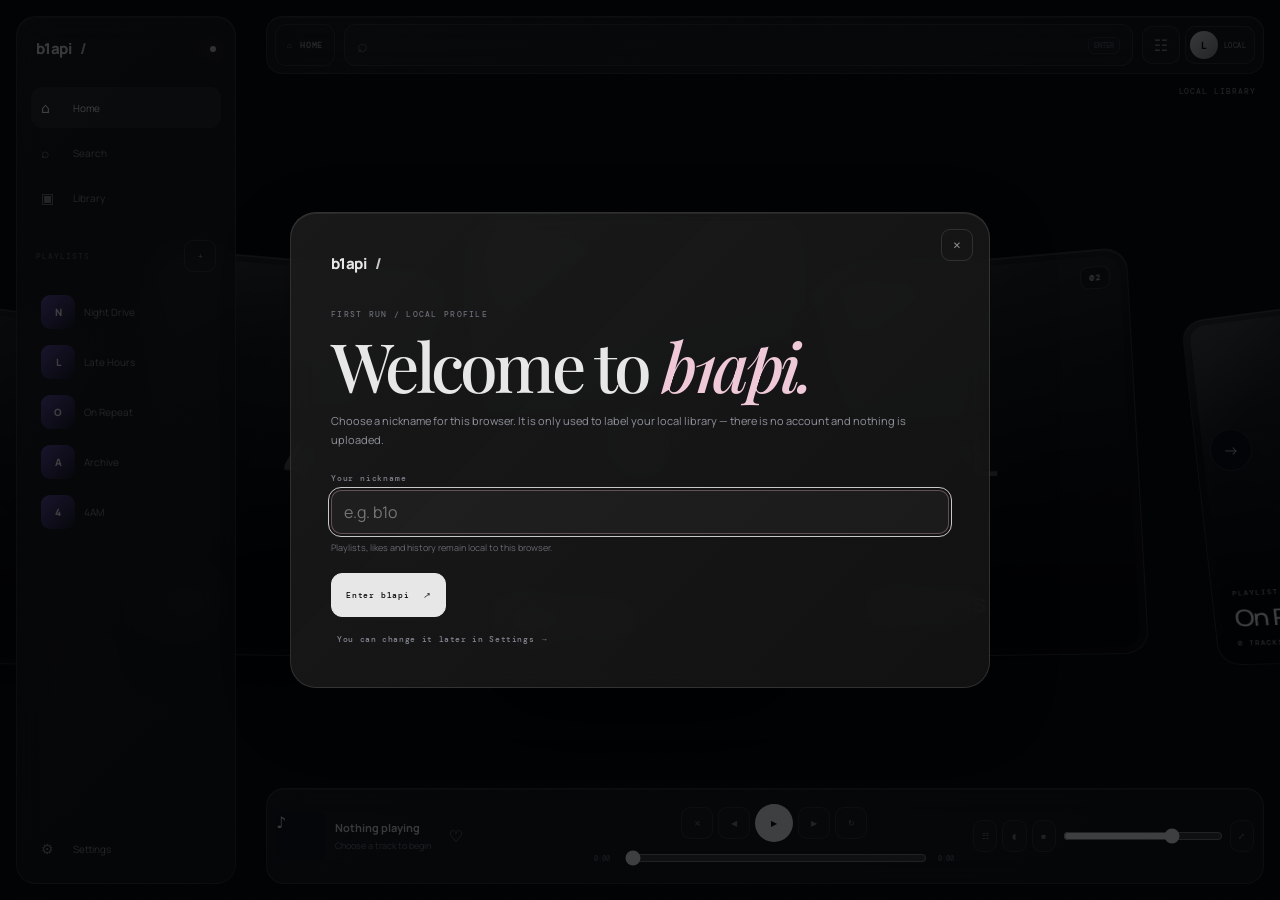
==== index.html @ 7183c458 "Cache-bust mobile-fix.css v=7 (glass tab bar)" ====
<!doctype html>
<html lang="en">
<head>
  <meta charset="UTF-8" />
  <meta name="viewport" content="width=device-width, initial-scale=1.0" />
  <meta name="theme-color" content="#09090b" />
  <title>b1api — music</title>
  <link rel="icon" type="image/svg+xml" href="./favicon.svg" />
  <meta name="description" content="A glassmorphism music player with local playlists." />
  <link rel="preconnect" href="https://fonts.googleapis.com">
  <link rel="preconnect" href="https://fonts.gstatic.com" crossorigin>
  <link href="https://fonts.googleapis.com/css2?family=Inter:wght@400;500;600;700&family=Plus+Jakarta+Sans:wght@500;600;700;800&display=swap" rel="stylesheet">
  <link rel="stylesheet" href="./styles.css" />
  <link rel="stylesheet" href="./mobile-fix.css?v=7" />
</head>
<body>
  <div class="ambient ambient-a"></div>
  <div class="ambient ambient-b"></div>
  <div class="background-image" id="backgroundImage"></div>
  <div class="grain"></div>

  <div class="app-shell">
    <aside class="sidebar glass">
      <div class="brand">b1api<span>/</span></div>

      <nav class="nav">
        <button class="nav-item active" data-view="home"><span>⌂</span> Home</button>
        <button class="nav-item" data-view="search"><span>⌕</span> Search</button>
        <button class="nav-item" data-view="library"><span>▣</span> Library</button>
      </nav>

      <div class="sidebar-title">
        <span>PLAYLISTS</span>
        <button id="newPlaylistBtn" class="icon-button" aria-label="New playlist">+</button>
      </div>
      <div id="sidebarPlaylists" class="sidebar-playlists"></div>

      <div id="yt-container" class="youtube-host" aria-hidden="true">
    <div class="youtube-mini-head"><div><span>VIDEO PREVIEW</span><strong id="miniVideoTitle">b1api / YouTube</strong></div><button id="miniVideoExpand" class="youtube-mini-expand" aria-label="Open fullscreen player">⤢</button></div>
    <div class="youtube-mini-screen"><div id="yt-player"></div></div>
  </div>

      <div class="sidebar-bottom">
        <button class="nav-item subtle" id="settingsBtn"><span>⚙</span> Settings</button>
      </div>
    </aside>

    <main class="main">
      <header class="topbar glass">
        <button class="mobile-menu" id="mobileMenuBtn" type="button">☰</button>
        <button class="home-top-button" id="homeTopBtn" data-view="home" aria-label="Home"><span>⌂</span><b>HOME</b></button>
        <div class="top-search" id="topSearch">
          <span>⌕</span>
          <input id="searchInput" type="search" autocomplete="off" placeholder="Search songs, artists, videos..." />
          <kbd>ENTER</kbd>
        </div>
        <div class="top-actions">
          <button class="round-button" id="queueBtnTop" aria-label="Open queue">☷</button>
          <button class="profile-chip" id="profileChip" aria-label="Local profile"><span class="profile-avatar" id="profileAvatar">B</span><span id="profileChipText">LOCAL</span></button>
        </div>
      </header>

      <section id="homeView" class="view active">
        <div class="home-minimal">
          <div class="home-minimal-head">
            <span class="eyebrow">PLAYLISTS</span>
            <span class="home-minimal-meta">LOCAL LIBRARY</span>
          </div>
          <div class="carousel-frame">
            <div id="playlistCarousel" class="playlist-carousel"></div>
          </div>
        </div>
      </section>

      <section id="searchView" class="view">
        <div class="search-panel">
          <span class="eyebrow">SEARCH / YOUTUBE</span>
          <div class="search-panel-shell">
            <span>⌕</span>
            <input id="searchPanelInput" type="search" autocomplete="off" placeholder="Search songs, artists, videos..." />
            <button id="searchPanelButton" type="button" aria-label="Search">↗</button>
          </div>
        </div>
        <div id="searchResults" class="results-grid search-results-clean"></div>
      </section>

      <section id="libraryView" class="view">
        <div class="page-head">
          <div>
            <span class="eyebrow">LIBRARY</span>
            <h2>Saved on this browser.</h2>
          </div>
        </div>

        <div class="library-tabs glass">
          <button class="library-tab active" data-library-tab="liked">Liked songs <span id="likedCount">0</span></button>
          <button class="library-tab" data-library-tab="recent">Recently played <span id="recentCount">0</span></button>
          <button class="library-tab" data-library-tab="all">All playlists</button>
        </div>

        <div id="libraryContent"></div>
      </section>

      <section id="playlistView" class="view">
        <button id="backFromPlaylist" class="back-button">← Library</button>
        <div id="playlistHero"></div>
        <div id="playlistTracks"></div>
      </section>
    </main>
  </div>

  <div class="player glass" id="playerBar">
    <div class="now-playing">
      <div class="now-art" id="nowArt"><span>♪</span></div>
      <div class="now-copy">
        <strong id="nowTitle">Nothing playing</strong>
        <span id="nowArtist">Choose a track to begin</span>
      </div>
      <button class="heart-button" id="likeCurrent" aria-label="Like current track">♡</button>
    </div>

    <div class="player-controls">
      <div class="transport">
        <button id="shuffleBtn" class="control-button" aria-label="Shuffle">⤨</button>
        <button id="prevBtn" class="control-button" aria-label="Previous">◀</button>
        <button id="playBtn" class="play-button" aria-label="Play">▶</button>
        <button id="nextBtn" class="control-button" aria-label="Next">▶</button>
        <button id="repeatBtn" class="control-button" aria-label="Repeat">↻</button>
      </div>
      <div class="progress-row">
        <span id="currentTime">0:00</span>
        <input id="progressBar" type="range" min="0" max="100" value="0" />
        <span id="duration">0:00</span>
      </div>
    </div>

    <div class="player-side">
      <button class="control-button" id="queueBtn" aria-label="Queue">☷</button>
      <button class="control-button" id="volumeBtn" aria-label="Mute">◖</button>
      <button class="control-button stop-button" id="stopBtn" aria-label="Stop music" title="Stop music">■</button>
      <input id="volumeBar" class="volume" type="range" min="0" max="100" value="70" />
      <button class="expand-button" id="expandPlayer">⤢</button>
    </div>
  </div>

  <section class="full-player" id="fullPlayer" aria-hidden="true">
    <div class="full-player-bg" id="fullPlayerBg"></div>
    <div class="full-player-shade"></div>

    <header class="full-player-top">
      <button class="full-player-icon" id="fullPlayerClose" aria-label="Close full player">×</button>
      <div class="full-player-label">
        <span>NOW PLAYING</span>
        <strong>b1api / player</strong>
      </div>
      <button class="full-player-icon" id="fullPlayerQueue" aria-label="Open queue">☷</button>
    </header>

    <div class="full-player-center">
      <div class="full-player-art-wrap">
        <img id="fullPlayerArt" class="full-player-art" src="" alt="">
      </div>
      <div class="full-player-copy">
        <span class="eyebrow" id="fullPlayerEyebrow">YOUTUBE MUSIC VIDEO</span>
        <h2 id="fullPlayerTitle">Nothing playing</h2>
        <p id="fullPlayerArtist">Choose a track to begin</p>
      </div>
    </div>

    <div class="full-player-bottom">
      <div class="full-player-meta">
        <button class="full-player-like" id="fullPlayerLike" aria-label="Like current track">♡</button>
        <div class="full-player-time"><span id="fullPlayerCurrentTime">0:00</span><span id="fullPlayerDuration">0:00</span></div>
      </div>

      <div class="full-player-progress">
        <input id="fullPlayerProgress" type="range" min="0" max="100" value="0" aria-label="Playback progress">
      </div>

      <div class="full-player-transport">
        <button id="fullPlayerShuffle" class="full-player-control" aria-label="Shuffle">⤨</button>
        <button id="fullPlayerPrev" class="full-player-control" aria-label="Previous">◀</button>
        <button id="fullPlayerPlay" class="full-player-play" aria-label="Play">▶</button>
        <button id="fullPlayerNext" class="full-player-control" aria-label="Next">▶</button>
        <button id="fullPlayerRepeat" class="full-player-control" aria-label="Repeat">↻</button>
      </div>
    </div>
  </section>

  <div class="overlay" id="overlay"></div>

  <div class="first-run" id="firstRun" aria-hidden="true">
    <div class="first-run-card glass profile-onboarding-card">
      <button class="icon-button first-run-close" id="closeFirstRun" aria-label="Close setup">×</button>
      <div class="brand first-run-brand">b1api<span>/</span></div>
      <div class="eyebrow">FIRST RUN / LOCAL PROFILE</div>
      <h2>Welcome to <em>b1api.</em></h2>
      <p class="first-run-copy">Choose a nickname for this browser. It is only used to label your local library — there is no account and nothing is uploaded.</p>

      <div class="profile-name-wrap">
        <label for="firstRunName">Your nickname</label>
        <input id="firstRunName" class="text-input" maxlength="24" autocomplete="nickname" placeholder="e.g. b1o" />
        <small>Playlists, likes and history remain local to this browser.</small>
      </div>

      <div class="first-run-actions">
        <button class="primary-button magnetic" id="saveProfile"><span>Enter b1api</span><i>↗</i></button>
      </div>
      <button class="text-button first-run-later" id="changeProfileLater">You can change it later in Settings →</button>
    </div>
  </div>
  <dialog id="settingsDialog" class="modal glass appearance-modal">
    <div class="modal-head appearance-head">
      <div><span class="eyebrow">SETTINGS</span><h3>Appearance</h3></div>
      <button class="icon-button" data-close-dialog="settingsDialog" aria-label="Close">×</button>
    </div>

    <div class="appearance-grid">
      <section class="appearance-section">
        <div class="appearance-section-head"><span>01</span><div><b>PROFILE</b><small>Local identity for this browser</small></div></div>
        <div class="setting-block">
          <label>Local nickname</label>
          <input id="profileNameInput" class="text-input" maxlength="24" autocomplete="nickname" placeholder="Your nickname" />
          <small>Stored only in this browser.</small>
        </div>
      </section>

      <section class="appearance-section">
        <div class="appearance-section-head"><span>02</span><div><b>COLORS</b><small>Control the visual language</small></div></div>
        <div class="setting-block">
          <div class="color-grid">
            <label class="color-field"><span>Primary</span><input id="primaryColor" type="color" value="#e7e7e7" /></label>
            <label class="color-field"><span>Secondary</span><input id="secondaryColor" type="color" value="#8f8f8f" /></label>
            <label class="color-field"><span>Accent</span><input id="accentColor" type="color" value="#c8c8c8" /></label>
            <label class="color-field"><span>Surface</span><input id="surfaceColor" type="color" value="#111111" /></label>
            <label class="color-field"><span>Background</span><input id="backgroundColor" type="color" value="#070707" /></label>
          </div>
        </div>
      </section>

      <section class="appearance-section appearance-section-wide">
        <div class="appearance-section-head"><span>03</span><div><b>BACKGROUND</b><small>Your image stays behind the entire experience</small></div></div>
        <div class="appearance-columns">
          <div class="setting-block compact-block">
            <div class="setting-inline">
              <label class="switch-field">
                <input id="bgColorEnabled" type="checkbox" checked />
                <span class="switch-ui"></span>
                <span>Use background color</span>
              </label>
              <small>Disable it to reveal the selected image more directly.</small>
            </div>
            <label>Background image</label>
            <div class="bg-file-row">
              <label class="file-button" for="bgFileInput">Choose image</label>
              <input id="bgFileInput" type="file" accept="image/*" hidden />
              <button class="ghost-button bg-clear-button" id="clearBgFile" type="button">Remove</button>
            </div>
            <small id="bgFileName">No local image selected</small>
          </div>

          <div class="setting-block compact-block">
            <label>Background image URL</label>
            <input id="bgUrlInput" class="text-input" placeholder="https://..." />
            <small>Leave empty when using a local file.</small>
          </div>

          <div class="setting-block compact-block">
            <label>Image opacity <span id="bgOpacityValue">100%</span></label>
            <input id="bgOpacityRange" type="range" min="0" max="100" value="100" />
          </div>

          <div class="setting-block compact-block">
            <label>Image blur <span id="bgBlurValue">0px</span></label>
            <input id="bgBlurRange" type="range" min="0" max="24" value="0" />
          </div>
        </div>
      </section>

      <section class="appearance-section">
        <div class="appearance-section-head"><span>04</span><div><b>GLASS</b><small>Every frosted surface follows this value</small></div></div>
        <div class="setting-block">
          <label>Glass intensity <span id="glassValue">16px</span></label>
          <input id="glassRange" type="range" min="0" max="35" value="16" />
        </div>
        <div class="setting-block">
          <label>Motion</label>
          <div class="segmented"><button data-motion="full" class="active">Full</button><button data-motion="reduced">Reduced</button></div>
        </div>
      </section>

      <section class="appearance-section">
        <div class="appearance-section-head"><span>05</span><div><b>PLAYLIST STAGE</b><small>Cards and opened playlist panel</small></div></div>
        <div class="setting-block">
          <label>Playlist opacity <span id="carouselOpacityValue">100%</span></label>
          <input id="carouselOpacityRange" type="range" min="20" max="100" value="100" />
        </div>
        <div class="setting-block">
          <label>Playlist blur <span id="carouselBlurValue">0px</span></label>
          <input id="carouselBlurRange" type="range" min="0" max="18" value="0" />
        </div>
        <div class="setting-block">
          <label>Open panel opacity <span id="playlistPanelOpacityValue">96%</span></label>
          <input id="playlistPanelOpacityRange" type="range" min="45" max="100" value="96" />
        </div>
        <div class="setting-block">
          <label>Open panel blur <span id="playlistPanelBlurValue">16px</span></label>
          <input id="playlistPanelBlurRange" type="range" min="0" max="28" value="16" />
        </div>
      </section>
    </div>

    <div class="modal-actions appearance-actions">
      <button class="ghost-button" id="resetAppearance" type="button">Reset appearance</button>
      <button class="primary-button" id="saveSettings">Save settings</button>
    </div>
  </dialog>

  <dialog id="apiDialog" class="modal glass">
    <div class="modal-head">
      <div>
        <span class="eyebrow">YOUTUBE DATA API</span>
        <h3>Connected <em>globally.</em></h3>
      </div>
      <button class="icon-button" data-close-dialog="apiDialog">×</button>
    </div>
    <p class="modal-copy">b1api uses the site's configured YouTube Data API key. Visitors do not need to create or enter a key.</p>
    <div class="api-help">
      <strong>For visitors</strong>
      <span>Just choose a nickname. Your playlists, likes and history stay in this browser.</span>
    </div>
    <div class="modal-actions">
      <button class="primary-button" data-close-dialog="apiDialog">Done</button>
    </div>
  </dialog>

  <dialog id="playlistDialog" class="modal glass">
    <div class="modal-head">
      <div>
        <span class="eyebrow">PLAYLIST</span>
        <h3>New playlist.</h3>
      </div>
      <button class="icon-button" data-close-dialog="playlistDialog">×</button>
    </div>
    <div class="setting-block">
      <label>Name</label>
      <input id="playlistNameInput" class="text-input" maxlength="40" placeholder="Night Drive" />
    </div>
    <div class="setting-block">
      <label>Cover image</label>
      <label class="file-button playlist-cover-file-button" for="playlistCoverFile">Choose image</label>
      <input id="playlistCoverFile" type="file" accept="image/*" hidden />
      <small id="playlistCoverFileName">Default: first track cover</small>
    </div>
    <div class="modal-actions">
      <button class="ghost-button" data-close-dialog="playlistDialog">Cancel</button>
      <button class="primary-button" id="createPlaylist">Create playlist</button>
    </div>
  </dialog>

  <dialog id="playlistSettingsDialog" class="modal glass playlist-settings-modal">
    <div class="modal-head">
      <div><span class="eyebrow">PLAYLIST</span><h3>Settings</h3></div>
      <button class="icon-button" data-close-dialog="playlistSettingsDialog">×</button>
    </div>
    <div class="setting-block">
      <label>Playlist name</label>
      <input id="playlistSettingsName" class="text-input" maxlength="40" placeholder="Playlist name" />
      <small>Name is stored only in this browser.</small>
    </div>
    <div class="setting-block">
      <label>Cover image</label>
      <label class="file-button" for="playlistSettingsCoverFile">Choose image</label>
      <input id="playlistSettingsCoverFile" type="file" accept="image/*" hidden />
      <small id="playlistSettingsCoverName">Choose a custom cover or keep the first track cover.</small>
    </div>
    <div class="modal-actions">
      <button class="ghost-button" id="playlistSettingsRemoveCover" type="button">Use first track</button>
      <button class="primary-button" id="playlistSettingsSave" type="button">Save</button>
    </div>
  </dialog>

<dialog id="queueDialog" class="modal glass queue-modal">
    <div class="modal-head">
      <div>
        <span class="eyebrow">QUEUE</span>
        <h3>Up next.</h3>
      </div>
      <button class="icon-button" data-close-dialog="queueDialog">×</button>
    </div>
    <div id="queueContent" class="queue-content"></div>
  </dialog>

  <div id="toast" class="toast glass"></div>

  <nav id="mobileTabBar" class="mobile-tab-bar" aria-label="Main">
    <button type="button" class="mobile-tab active" data-view="home"><span>⌂</span><b>Home</b></button>
    <button type="button" class="mobile-tab" data-view="search"><span>⌕</span><b>Search</b></button>
    <button type="button" class="mobile-tab" data-view="library"><span>▣</span><b>Library</b></button>
    <button type="button" class="mobile-tab" data-view="menu"><span>☰</span><b>Menu</b></button>
  </nav>

  <script src="./config.js"></script>
  <script src="https://www.youtube.com/iframe_api"></script>
  <script src="./app.js"></script>
  <script src="./mobile-nav.js?v=6"></script>
</body>
</html>
---- styles.css ----
@import url('https://fonts.googleapis.com/css2?family=DM+Mono:wght@400;500&family=Manrope:wght@500;600;700;800&family=Playfair+Display:ital,wght@0,500;0,600;1,500&display=swap');

:root{
  --bg:#07080b;--panel:rgba(15,17,22,.82);--panel-2:rgba(20,22,29,.9);
  --line:rgba(255,255,255,.1);--line-strong:rgba(255,255,255,.18);
  --text:#f4f4f6;--muted:#878994;--dim:#60626d;--pink:#e7afc7;
  --ease:cubic-bezier(.16,1,.3,1);--sidebar:250px;--player:118px;
}
*{box-sizing:border-box}
html{scroll-behavior:smooth;background:var(--bg)}
body{margin:0;min-height:100vh;background:var(--bg);color:var(--text);font-family:Manrope,system-ui,sans-serif;overflow-x:hidden}
body::before{content:"";position:fixed;inset:0;pointer-events:none;z-index:-2;background:radial-gradient(circle at 70% 15%,rgba(231,175,199,.08),transparent 28%),radial-gradient(circle at 10% 80%,rgba(100,145,255,.06),transparent 30%)}
body::after{content:"";position:fixed;inset:0;pointer-events:none;z-index:100;background:linear-gradient(rgba(255,255,255,.018),transparent 50%);mix-blend-mode:soft-light}
button,input{font:inherit}button{border:0;background:none;color:inherit;cursor:pointer}a{color:inherit;text-decoration:none}img{display:block;max-width:100%}
button:focus-visible,input:focus-visible{outline:1px solid var(--pink);outline-offset:2px}
::selection{background:rgba(231,175,199,.25);color:#fff}

.background-image{position:fixed;inset:-2%;z-index:-3;background-position:center;background-size:cover;background-repeat:no-repeat;opacity:.34;transform:scale(1.025);will-change:transform}
.background-image::after{content:"";position:absolute;inset:0;background:linear-gradient(180deg,rgba(4,5,8,.38),rgba(4,5,8,.72) 78%,#07080b),radial-gradient(circle at 55% 35%,transparent 0,rgba(3,4,7,.24) 70%)}
.ambient{position:fixed;border-radius:50%;pointer-events:none;filter:blur(70px);opacity:.16;z-index:-1}
.ambient-a{width:34vw;height:34vw;left:-15vw;top:30vh;background:#7f5cff}.ambient-b{width:28vw;height:28vw;right:-12vw;top:55vh;background:#53a8ff}
.grain{position:fixed;inset:0;pointer-events:none;z-index:90;opacity:.025;background-image:url("data:image/svg+xml,%3Csvg xmlns='http://www.w3.org/2000/svg' width='140' height='140' viewBox='0 0 140 140'%3E%3Cfilter id='n'%3E%3CfeTurbulence type='fractalNoise' baseFrequency='.85' numOctaves='3' stitchTiles='stitch'/%3E%3C/filter%3E%3Crect width='100%25' height='100%25' filter='url(%23n)' opacity='.65'/%3E%3C/svg%3E")}

.glass{background:linear-gradient(135deg,rgba(255,255,255,.07),rgba(255,255,255,.025)),var(--panel);border:1px solid var(--line);box-shadow:inset 0 1px rgba(255,255,255,.07),0 22px 70px rgba(0,0,0,.22)}
@supports(backdrop-filter:blur(1px)){.topbar,.sidebar,.player,.modal,.first-run-card{backdrop-filter:blur(var(--glass-blur,16px)) saturate(115%);-webkit-backdrop-filter:blur(var(--glass-blur,16px)) saturate(115%)}}

.app-shell{min-height:100vh}.main{min-height:100vh;margin-left:var(--sidebar);padding:0 0 calc(var(--player) + 55px)}
.sidebar{position:fixed;left:16px;top:16px;bottom:16px;width:calc(var(--sidebar) - 30px);z-index:70;padding:14px;border-radius:20px;display:flex;flex-direction:column;gap:16px;overflow:hidden}
.brand{display:flex;align-items:center;gap:9px;padding:7px 5px 18px;font-weight:800;font-size:15px;letter-spacing:-.04em;text-align:left}.brand span{color:var(--pink)}
.sidebar .brand::after{content:"";width:6px;height:6px;margin-left:auto;border-radius:50%;background:var(--pink);box-shadow:0 0 16px rgba(231,175,199,.7)}
.nav{display:grid;gap:4px}.nav-item{width:100%;display:grid;grid-template-columns:24px 1fr;align-items:center;gap:8px;padding:11px 10px;border-radius:11px;color:var(--muted);font-size:10px;text-align:left;transition:.22s var(--ease)}.nav-item:hover{color:#fff;background:rgba(255,255,255,.04);transform:translateX(2px)}.nav-item.active{color:#fff;background:rgba(255,255,255,.075)}.nav-item>span{font-size:14px}.nav-item.subtle{margin-top:auto}
.sidebar-title{display:flex;justify-content:space-between;align-items:center;padding:10px 5px 5px;color:var(--dim);font:500 8px "DM Mono";letter-spacing:.13em}.icon-button{width:32px;height:32px;display:grid;place-items:center;border:1px solid var(--line);border-radius:9px;color:var(--muted);transition:.2s}.icon-button:hover{color:#fff;background:rgba(255,255,255,.06)}
.sidebar-playlists{display:grid;gap:3px;overflow:auto;min-height:0}.sidebar-playlist{display:grid;grid-template-columns:34px minmax(0,1fr);align-items:center;gap:9px;padding:6px;border-radius:10px;text-align:left;color:var(--muted);font-size:10px}.sidebar-playlist:hover{background:rgba(255,255,255,.045);color:#fff}.sidebar-playlist img,.sidebar-playlist .fallback-art{width:34px;height:34px;border-radius:8px;object-fit:cover}.sidebar-bottom{margin-top:auto}.fallback-art{display:grid;place-items:center;background:linear-gradient(135deg,#6650aa,#161821);font-weight:800;color:#fff}

.topbar{position:fixed;z-index:60;left:calc(var(--sidebar) + 16px);right:16px;top:16px;height:58px;padding:7px 8px;border-radius:16px;display:flex;align-items:center;gap:9px}
.mobile-menu{display:none}
.home-top-button{height:42px;padding:0 11px;display:flex;align-items:center;gap:8px;border:1px solid var(--line);border-radius:11px;color:var(--muted);font:500 8px "DM Mono";letter-spacing:.08em}.home-top-button:hover{color:#fff;background:rgba(255,255,255,.05)}
.top-search{height:42px;flex:1;display:flex;align-items:center;gap:9px;padding:0 12px;border:1px solid var(--line);border-radius:12px;background:rgba(255,255,255,.025)}.top-search:focus-within{border-color:rgba(231,175,199,.35);background:rgba(255,255,255,.045)}.top-search>span{color:#71737d;font-size:18px}.top-search input{width:100%;min-width:0;border:0;outline:0;background:none;color:#fff;font-size:11px}.top-search input::placeholder{color:#656773}.top-search kbd{color:#61636d;border:1px solid var(--line);border-radius:6px;padding:3px 5px;font:500 7px "DM Mono"}
.top-actions{display:flex;align-items:center;gap:5px}.round-button,.status-pill,.profile-chip{height:38px;border:1px solid var(--line);border-radius:10px;background:rgba(255,255,255,.025);color:var(--muted);transition:.2s}.round-button{width:38px}.round-button:hover,.profile-chip:hover,.status-pill:hover{color:#fff;background:rgba(255,255,255,.055)}
.status-pill{padding:0 9px;display:flex;align-items:center;gap:6px;font:500 7px "DM Mono";letter-spacing:.08em}.status-pill>span{width:5px;height:5px;border-radius:50%;background:#666}.status-pill.connected{color:#bfe8d2;border-color:rgba(111,224,173,.2)}.status-pill.connected>span{background:#6fe0ad;box-shadow:0 0 10px rgba(111,224,173,.6)}
.profile-chip{padding:3px 8px 3px 4px;display:flex;align-items:center;gap:6px;font:500 7px "DM Mono";letter-spacing:.06em}.profile-avatar{width:28px;height:28px;border-radius:50%;display:grid;place-items:center;background:linear-gradient(135deg,#fff,#cda5b8);color:#090a0e;font:800 10px Manrope}

.view{display:none;animation:viewIn .38s var(--ease) both}.view.active{display:block}@keyframes viewIn{from{opacity:0;transform:translateY(8px)}to{opacity:1;transform:none}}

.hero{min-height:100vh;padding:150px 7vw 45px;display:flex;align-items:flex-end;position:relative;isolation:isolate}.hero::before{content:"";position:absolute;inset:0;pointer-events:none;background:radial-gradient(circle at 40% 50%,rgba(255,255,255,.055),transparent 30%)}
.hero-copy{max-width:950px}.eyebrow{font:500 8px "DM Mono";letter-spacing:.16em;color:#6b6d77;text-transform:uppercase}.hero h1{margin:18px 0 24px;font-size:clamp(68px,9.6vw,150px);line-height:.82;letter-spacing:-.095em;font-weight:700}.hero h1 em{font:500 1.02em "Playfair Display";color:#efcad9}.hero p{max-width:560px;margin:0;color:#a7a9b2;font-size:13px;line-height:1.8}.hero-actions{display:flex;gap:8px;flex-wrap:wrap;margin-top:28px}
.primary-button,.ghost-button{min-height:44px;display:inline-flex;align-items:center;justify-content:center;gap:13px;padding:0 14px;border-radius:11px;border:1px solid var(--line);font:500 8px "DM Mono";letter-spacing:.1em;transition:.25s var(--ease)}.primary-button{background:#f3f3f5;color:#090a0e;border-color:#fff}.ghost-button{background:rgba(255,255,255,.035);color:#d0d1d8}.primary-button:hover,.ghost-button:hover{transform:translateY(-2px);box-shadow:0 15px 38px rgba(0,0,0,.22)}
.section{padding:90px 0 75px}.section-heading{display:flex;align-items:end;justify-content:space-between;gap:20px;margin:0 7vw 24px}.section-heading h2,.page-head h2{margin:16px 0 0;font-size:clamp(56px,7vw,110px);line-height:.84;letter-spacing:-.09em;font-weight:600}.section-heading h2 em,.page-head h2 em{font:500 1.02em "Playfair Display";color:#ecc5d6}.text-button{color:#858792;font:500 8px "DM Mono";letter-spacing:.08em}.text-button:hover{color:#fff}

.carousel-frame{position:relative}.playlist-carousel{position:relative;display:block;overflow:visible;padding:0;min-height:470px;height:610px;touch-action:pan-y;cursor:grab;perspective:1100px}.playlist-carousel:active{cursor:grabbing}
.playlist-card{position:relative;height:400px;padding:7px;scroll-snap-align:center;border:1px solid var(--line);border-radius:22px;background:#090a0e;color:#fff;text-align:left;overflow:hidden;transform-style:preserve-3d;transition:transform .22s ease,opacity .2s ease,border-color .22s ease,box-shadow .22s ease;will-change:transform}.playlist-card::after{content:"";position:absolute;inset:0;pointer-events:none;background:linear-gradient(180deg,rgba(255,255,255,.06),transparent 28%,rgba(0,0,0,.65) 100%)}.playlist-card.is-center{border-color:rgba(231,175,199,.5);box-shadow:0 35px 90px rgba(0,0,0,.46)}
.playlist-art{position:absolute;inset:7px;border-radius:16px;overflow:hidden;background:#111}.playlist-art img{width:100%;height:100%;object-fit:cover;opacity:.9}.playlist-card.is-center .playlist-art img{opacity:1}.playlist-card-number{position:absolute;right:16px;top:16px;z-index:2;padding:5px 7px;border:1px solid rgba(255,255,255,.14);border-radius:7px;background:rgba(0,0,0,.35);font:500 8px "DM Mono"}.playlist-meta{position:absolute;z-index:2;left:20px;right:20px;bottom:20px;text-shadow:0 5px 22px #000}.playlist-meta small,.playlist-meta span{display:block;font:500 7px "DM Mono";letter-spacing:.12em;color:rgba(255,255,255,.58)}.playlist-meta strong{display:block;margin:7px 0;font-size:26px;letter-spacing:-.05em}.carousel-arrow{position:absolute;z-index:15;top:50%;transform:translateY(-50%);width:42px;height:42px;display:grid;place-items:center;border:1px solid var(--line);border-radius:50%;background:rgba(8,9,13,.9);color:#b8bac3;box-shadow:0 15px 40px rgba(0,0,0,.25);transition:.22s}.carousel-arrow:hover{color:#fff;border-color:rgba(231,175,199,.35)}.carousel-prev{left:2.2vw}.carousel-next{right:2.2vw}

.discover-grid{display:grid;grid-template-columns:repeat(3,minmax(0,1fr));gap:12px;padding:0 7vw}.discover-card{min-height:92px;padding:11px;display:grid;grid-template-columns:52px minmax(0,1fr) 18px;align-items:center;gap:11px;border-radius:16px;text-align:left;transition:.22s var(--ease)}.discover-card:hover{transform:translateY(-3px);border-color:rgba(231,175,199,.2)}.discover-art{width:52px;height:52px;border-radius:13px;display:grid;place-items:center;font:800 17px Manrope}.art-one{background:linear-gradient(135deg,#8e80ff,#16141d)}.art-two{background:linear-gradient(135deg,#f26b96,#181116)}.art-three{background:linear-gradient(135deg,#65e2f3,#11191b);color:#08090a}.discover-card strong,.discover-card small{display:block}.discover-card strong{font-size:13px}.discover-card small{margin-top:4px;color:#737580;font-size:9px}.discover-card .arrow{color:#80828c}

.page-head{padding-top:140px;margin:0 7vw 28px;display:flex;align-items:end;justify-content:space-between;gap:20px}.page-head h2{font-size:clamp(55px,7vw,105px)}.search-status{max-width:330px;color:#7c7e87;font:500 8px "DM Mono";letter-spacing:.06em;line-height:1.6;text-align:right}.results-grid{display:grid;grid-template-columns:repeat(4,minmax(0,1fr));gap:13px;padding:0 7vw}.result-card{padding:8px;border:1px solid transparent;border-radius:16px;background:rgba(255,255,255,.015);transition:.22s}.result-card:hover{transform:translateY(-3px);border-color:var(--line)}.result-thumb{position:relative;aspect-ratio:16/10;overflow:hidden;border-radius:12px;background:#111}.result-thumb img{width:100%;height:100%;object-fit:cover}.play-overlay{position:absolute;right:9px;bottom:9px;width:42px;height:42px;border-radius:50%;background:#fff;color:#08090b;opacity:0;transform:translateY(5px);transition:.18s}.result-card:hover .play-overlay{opacity:1;transform:none}.result-info{padding:9px 3px 6px}.result-info strong,.result-info span{display:block;white-space:nowrap;overflow:hidden;text-overflow:ellipsis}.result-info strong{font-size:11px}.result-info span{margin-top:4px;color:#777984;font-size:9px}.result-actions{display:flex;gap:5px}.tiny-button{flex:1;min-height:29px;border:1px solid var(--line);border-radius:9px;color:#888a94;background:rgba(255,255,255,.025);font:500 7px "DM Mono"}.tiny-button:hover{color:#fff;background:rgba(255,255,255,.06)}

.library-tabs{display:flex;gap:4px;margin:0 7vw 18px;padding:5px;border-radius:13px;overflow:auto;max-width:650px}.library-tab{padding:9px 11px;border-radius:9px;color:#7d7f89;white-space:nowrap;font:500 8px "DM Mono"}.library-tab.active{color:#fff;background:rgba(255,255,255,.07)}.library-tab span{display:inline-grid;place-items:center;min-width:16px;height:16px;margin-left:4px;padding:0 4px;border-radius:99px;background:rgba(255,255,255,.05);font-size:7px}
.library-list{display:grid;gap:4px;margin:0 7vw}.track-row{display:grid;grid-template-columns:48px minmax(0,1fr) 120px 70px auto;gap:11px;align-items:center;padding:6px;border:1px solid transparent;border-radius:12px;transition:.18s}.track-row:hover{background:rgba(255,255,255,.035);border-color:var(--line)}.track-thumb{width:48px;height:48px;border-radius:9px;overflow:hidden;background:#111}.track-thumb img{width:100%;height:100%;object-fit:cover}.track-main{min-width:0;text-align:left}.track-main strong,.track-main span{display:block;white-space:nowrap;overflow:hidden;text-overflow:ellipsis}.track-main strong{font-size:11px}.track-main span{margin-top:3px;color:#747681;font-size:9px}.track-artist,.track-duration{color:#666873;font:500 7px "DM Mono"}.track-actions{display:flex;justify-content:flex-end}.track-action{width:30px;height:30px;border:1px solid var(--line);border-radius:8px;color:#858792}.track-action:hover{color:#fff;background:rgba(255,255,255,.06)}
.empty-state{min-height:300px;margin:0 7vw;border-radius:20px;padding:35px;text-align:center;display:grid;place-items:center;align-content:center}.empty-icon{width:48px;height:48px;display:grid;place-items:center;margin-bottom:12px;border-radius:13px;background:rgba(255,255,255,.04)}.empty-state h3{margin:0 0 7px;font-size:14px}.empty-state p{max-width:430px;margin:0;color:#838590;font-size:11px;line-height:1.7}

.back-button{margin:140px 0 0 7vw;color:#858792;font:500 8px "DM Mono"}.playlist-page-hero{display:grid;grid-template-columns:270px 1fr;gap:24px;margin:22px 7vw 18px;padding:12px;border-radius:22px}.playlist-page-art{width:270px;aspect-ratio:1;display:grid;place-items:center;overflow:hidden;border-radius:17px;background:#111}.playlist-page-art img{width:100%;height:100%;object-fit:cover}.playlist-page-copy{align-self:end;padding:12px}.playlist-page-copy h2{margin:14px 0 7px;font-size:clamp(46px,6vw,86px);line-height:.84;letter-spacing:-.08em}.playlist-page-copy p{color:#858792;font-size:10px}.playlist-controls{display:flex;gap:7px;margin-top:18px}

.player{position:fixed;left:calc(var(--sidebar) + 16px);right:16px;bottom:16px;z-index:65;min-height:96px;padding:9px;border-radius:18px;display:grid;grid-template-columns:minmax(220px,1.2fr) minmax(250px,1.5fr) auto;gap:12px;align-items:center}
.full-player{position:fixed;inset:0;z-index:170;display:none;overflow:hidden;background:#050508;color:#fff}
body.player-expanded{overflow:hidden}
body.player-expanded .full-player{display:flex;flex-direction:column}
body.player-expanded .player{opacity:0;pointer-events:none;transform:translateY(18px)}
.full-player-bg{position:absolute;inset:-8%;background-position:center;background-size:cover;background-repeat:no-repeat;filter:blur(30px) saturate(1.18);transform:scale(1.12);opacity:.58;will-change:transform}
.full-player-shade{position:absolute;inset:0;background:
  radial-gradient(circle at 50% 34%,rgba(255,255,255,.08),transparent 22%),
  linear-gradient(180deg,rgba(3,4,7,.58),rgba(4,4,7,.18) 42%,rgba(4,4,7,.74) 76%,#040407 100%)}
.full-player-top{position:relative;z-index:2;display:grid;grid-template-columns:44px 1fr 44px;align-items:center;gap:10px;padding:24px 28px}
.full-player-icon{width:44px;height:44px;display:grid;place-items:center;border:1px solid rgba(255,255,255,.12);border-radius:50%;background:rgba(8,9,13,.34);color:#d7d8dd;font-size:20px;backdrop-filter:blur(10px);-webkit-backdrop-filter:blur(10px);transition:.2s var(--ease)}
.full-player-icon:hover{color:#fff;background:rgba(255,255,255,.09);border-color:rgba(255,255,255,.22)}
.full-player-label{text-align:center;min-width:0}
.full-player-label span{display:block;color:rgba(255,255,255,.48);font:500 8px "DM Mono";letter-spacing:.18em}
.full-player-label strong{display:block;margin-top:5px;color:rgba(255,255,255,.78);font-size:10px;font-weight:600}
.full-player-center{position:relative;z-index:2;flex:1;display:flex;flex-direction:column;justify-content:center;align-items:center;min-height:0;padding:12px 24px 28px}
.full-player-art-wrap{width:min(46vw,520px,55vh);aspect-ratio:1/1;padding:0;border-radius:22px;overflow:hidden;border:1px solid rgba(255,255,255,.16);background:rgba(255,255,255,.04);box-shadow:0 38px 120px rgba(0,0,0,.5)}
.full-player-art{width:100%;height:100%;object-fit:cover}
.full-player-copy{width:min(720px,90vw);margin-top:23px;text-align:center}
.full-player-copy h2{margin:10px 0 0;font-size:clamp(30px,4vw,58px);line-height:.94;letter-spacing:-.065em;font-weight:700;white-space:nowrap;overflow:hidden;text-overflow:ellipsis}
.full-player-copy p{margin:9px 0 0;color:rgba(255,255,255,.56);font-size:12px;white-space:nowrap;overflow:hidden;text-overflow:ellipsis}
.full-player-bottom{position:relative;z-index:3;width:min(1120px,calc(100vw - 52px));margin:0 auto 28px;padding:18px 20px 19px;border:1px solid rgba(255,255,255,.11);border-radius:20px;background:rgba(7,8,12,.44);box-shadow:0 28px 80px rgba(0,0,0,.36);backdrop-filter:blur(18px) saturate(115%);-webkit-backdrop-filter:blur(18px) saturate(115%)}
.full-player-meta{display:flex;align-items:center;justify-content:space-between;gap:14px}
.full-player-like{width:38px;height:38px;display:grid;place-items:center;border:1px solid rgba(255,255,255,.1);border-radius:50%;background:rgba(255,255,255,.035);color:#a8aab4;font-size:18px;transition:.2s}.full-player-like:hover{color:#fff;background:rgba(255,255,255,.08)}.full-player-like.active{color:var(--pink)}
.full-player-time{display:flex;gap:9px;color:rgba(255,255,255,.48);font:500 8px "DM Mono"}
.full-player-progress{margin-top:10px}
.full-player-progress input{display:block;height:18px}
.full-player-transport{display:flex;justify-content:center;align-items:center;gap:10px;margin-top:8px}
.full-player-control,.full-player-play{width:40px;height:40px;display:grid;place-items:center;border:1px solid rgba(255,255,255,.1);border-radius:50%;background:rgba(255,255,255,.035);color:#bfc0c7;font:500 9px "DM Mono";transition:.2s var(--ease)}
.full-player-control:hover{color:#fff;background:rgba(255,255,255,.08)}
.full-player-control.active{color:var(--pink);border-color:rgba(231,175,199,.28)}
.full-player-play{width:48px;height:48px;border:0;background:#fff;color:#08090c;font-size:10px}.full-player-play:hover{transform:scale(1.04)}
#yt-container{transition:opacity .2s ease}
body.player-expanded #yt-container.ready{width:1px;height:1px;right:1px;bottom:1px;opacity:0;pointer-events:none;border:0;box-shadow:none}

@media (max-width:620px){
  .full-player-top{padding:16px 14px}
  .full-player-center{padding:8px 16px 18px}
  .full-player-art-wrap{width:min(76vw,52vh)}
  .full-player-copy{margin-top:17px;width:92vw}
  .full-player-copy h2{font-size:clamp(25px,8vw,36px)}
  .full-player-copy p{font-size:10px}
  .full-player-bottom{width:calc(100vw - 20px);margin-bottom:10px;padding:14px 13px 13px;border-radius:17px}
  .full-player-transport{gap:7px}
  .full-player-control{width:37px;height:37px}
  .full-player-play{width:46px;height:46px}
}
@media (prefers-reduced-motion:reduce){
  .full-player-icon,.full-player-control,.full-player-play{transition:none!important}
}
.now-playing{display:flex;align-items:center;gap:9px;min-width:0}.now-art{width:50px;height:50px;flex:none;border-radius:11px;overflow:hidden;background:#12141a;cursor:pointer}.now-art img{width:100%;height:100%;object-fit:cover}.now-copy{min-width:0}.now-copy strong,.now-copy span{display:block;max-width:290px;white-space:nowrap;overflow:hidden;text-overflow:ellipsis}.now-copy strong{font-size:11px}.now-copy span{margin-top:4px;color:#777984;font-size:9px}.heart-button{width:32px;height:32px;color:#a2a4ae}.player-controls{min-width:0}.transport{display:flex;align-items:center;justify-content:center;gap:5px}.control-button,.play-button,.expand-button{width:32px;height:32px;display:grid;place-items:center;border:1px solid var(--line);border-radius:9px;background:rgba(255,255,255,.025);color:#868893;font:500 8px "DM Mono"}.play-button{width:38px;height:38px;border-radius:50%;background:#fff;color:#090a0d;border:0}.control-button:hover,.expand-button:hover{color:#fff;background:rgba(255,255,255,.06)}.control-button.active{color:var(--pink)}.progress-row{display:grid;grid-template-columns:30px 1fr 30px;gap:6px;align-items:center;margin-top:6px}.progress-row span{color:#62646e;text-align:center;font:500 7px "DM Mono"}input[type=range]{width:100%;accent-color:#fff}.player-side{display:flex;align-items:center;gap:5px}.volume{width:72px}
#yt-container{display:none;position:fixed;right:25px;bottom:132px;z-index:64;width:310px;height:174px;border:1px solid var(--line);border-radius:14px;background:#000;overflow:hidden;box-shadow:0 25px 70px rgba(0,0,0,.45)}#yt-container.ready{display:block}#yt-player{width:100%;height:100%}.player-expanded #yt-container{width:min(46vw,620px);height:auto;aspect-ratio:16/9}
.overlay{display:none;position:fixed;inset:0;z-index:68;background:rgba(0,0,0,.55)}

.first-run{display:none;position:fixed;inset:0;z-index:200;place-items:center;padding:18px;background:rgba(2,3,6,.76);}.first-run.open{display:grid;animation:fade .2s ease}.first-run-card{position:relative;width:min(700px,100%);padding:40px;border-radius:26px}.first-run-brand{padding:0;margin:0 0 35px}.first-run-close{position:absolute;right:16px;top:16px}.first-run-card h2{margin:15px 0;font:500 clamp(42px,6vw,68px)/.9 "Playfair Display";letter-spacing:-.055em}.first-run-card h2 em,.modal-head h3 em{color:#efc9d8}.first-run-copy,.modal-copy{color:#91939d;font-size:11px;line-height:1.75}.profile-name-wrap{margin-top:24px}.profile-name-wrap label,.setting-block label{display:block;margin-bottom:7px;color:#81838d;font:500 8px "DM Mono";letter-spacing:.1em}.text-input{width:100%;height:44px;padding:0 12px;border:1px solid var(--line);border-radius:10px;background:rgba(255,255,255,.035);color:#fff;outline:0}.text-input:focus{border-color:rgba(231,175,199,.35)}.profile-name-wrap small,.setting-block small{display:block;color:#676973;font-size:9px;line-height:1.5;margin-top:7px}.first-run-actions{display:flex;gap:8px;margin-top:18px}.first-run-later{margin-top:16px}.setting-block{margin-top:17px}.segmented{display:flex;gap:4px;padding:4px;background:rgba(255,255,255,.03);border-radius:10px}.segmented button{flex:1;padding:8px;border-radius:7px;color:#777984;font:500 8px "DM Mono"}.segmented button.active{color:#fff;background:rgba(255,255,255,.07)}.modal{width:min(540px,calc(100vw - 28px));padding:22px;border:1px solid var(--line-strong);border-radius:22px;background:var(--panel-2);color:#fff}.modal::backdrop{background:rgba(0,0,0,.62)}.modal-head{display:flex;justify-content:space-between;gap:15px;align-items:flex-start}.modal-head h3{margin:9px 0 0;font:500 36px/.9 "Playfair Display"}.modal-actions{display:flex;justify-content:flex-end;gap:7px;margin-top:20px}.api-help{margin-top:14px;padding:11px;border:1px solid var(--line);border-radius:12px;background:rgba(255,255,255,.025)}.api-help strong{display:block;font-size:9px}.api-help span{display:block;margin-top:4px;color:#777984;font-size:9px;line-height:1.55}.danger-button{min-height:44px;padding:0 13px;border:1px solid rgba(255,90,120,.16);border-radius:11px;color:#db90a5;background:rgba(255,90,120,.035);font:500 8px "DM Mono"}.queue-content{display:grid;gap:5px;max-height:58vh;overflow:auto;margin-top:15px}.queue-item{display:grid;grid-template-columns:42px 1fr auto;gap:9px;align-items:center;padding:6px;border-radius:10px;text-align:left;background:rgba(255,255,255,.03)}.queue-item img{width:42px;height:42px;border-radius:8px;object-fit:cover}.queue-item strong,.queue-item span{display:block;white-space:nowrap;overflow:hidden;text-overflow:ellipsis}.queue-item strong{font-size:10px}.queue-item span{color:#70727b;font-size:8px;margin-top:3px}.toast{position:fixed;left:50%;bottom:132px;z-index:220;transform:translateX(-50%);padding:10px 12px;border-radius:11px;color:#dedfe4;font:500 8px "DM Mono";box-shadow:0 18px 50px rgba(0,0,0,.4)}

.bg-file-row{display:flex;gap:7px;align-items:center}.file-button{display:inline-flex;align-items:center;justify-content:center;min-height:42px;padding:0 12px;border:1px solid var(--line);border-radius:10px;background:rgba(255,255,255,.035);color:#c9cad1;font:500 8px "DM Mono";cursor:pointer}.file-button:hover{background:rgba(255,255,255,.07);color:#fff}.bg-clear-button{min-height:42px!important}

@keyframes fade{from{opacity:0}to{opacity:1}}
@media (max-width:1050px){:root{--sidebar:220px}.main{margin-left:var(--sidebar)}.topbar{left:calc(var(--sidebar) + 16px)}.player{left:calc(var(--sidebar) + 16px)}.results-grid{grid-template-columns:repeat(3,1fr)}}
@media (max-width:850px){:root{--sidebar:0px}.sidebar{left:10px;top:10px;bottom:10px;width:290px;transform:translateX(-120%);transition:transform .3s var(--ease)}.sidebar.open{transform:none}.mobile-menu{display:grid;width:38px;height:38px;place-items:center;border:1px solid var(--line);border-radius:10px;color:var(--muted)}.main{margin-left:0}.topbar{left:10px;right:10px;top:10px}.player{left:10px;right:10px;bottom:10px;grid-template-columns:1fr auto}.player-controls{grid-column:1/-1}.player-side{justify-self:end}.home-top-button b{display:none}.discover-grid{grid-template-columns:1fr}.results-grid{grid-template-columns:repeat(2,1fr)}.page-head{margin-left:24px;margin-right:24px}.section-heading{margin-left:24px;margin-right:24px}.playlist-carousel{padding-left:24px;padding-right:24px}.discover-grid{padding:0 24px}.library-list{margin:0 24px}.library-tabs{margin-left:24px;margin-right:24px}.empty-state{margin:0 24px}.carousel-prev{left:10px}.carousel-next{right:10px}.first-run-card{padding:28px 22px}}
@media (max-width:620px){.top-actions .status-pill,.top-actions #queueBtnTop{display:none}.top-search kbd{display:none}.hero{padding:120px 22px 38px;min-height:760px}.hero h1{font-size:clamp(56px,17vw,88px)}.section{padding-top:70px}.section-heading h2,.page-head h2{font-size:clamp(50px,13vw,76px)}.playlist-carousel{grid-auto-columns:240px;min-height:430px;padding-left:22px;padding-right:22px}.playlist-card{height:335px}.carousel-arrow{width:38px;height:38px}.results-grid{grid-template-columns:1fr}.track-row{grid-template-columns:48px minmax(0,1fr) auto}.track-artist,.track-duration{display:none}.now-copy strong,.now-copy span{max-width:170px}.volume{display:none}#yt-container{right:12px;bottom:165px;width:230px;height:129px}.player-expanded #yt-container{width:calc(100vw - 24px);height:auto}.first-run-actions{flex-direction:column}.first-run-actions>*{width:100%}}
@media (prefers-reduced-motion:reduce){html{scroll-behavior:auto}.view{animation:none!important}.playlist-card,.discover-card,.primary-button,.ghost-button{transition:none!important}}
body.reduced-motion *{animation:none!important;transition-duration:.001ms!important}
body.first-run-open{overflow:hidden}

/* b1api visual index — fog-style centered carousel */
.carousel-frame>.carousel-arrow{display:none}
.playlist-carousel{
position:relative;height:620px;min-height:620px;overflow:hidden;padding:0;perspective:1600px;
touch-action:pan-y;user-select:none;contain:layout paint;cursor:grab;
background:radial-gradient(ellipse at center,rgba(231,157,184,.07),transparent 37%),linear-gradient(180deg,rgba(4,4,7,.15),rgba(4,4,7,.34))
}
.playlist-carousel:active{cursor:grabbing}
.playlist-stage-track{position:absolute;inset:0;transform-style:preserve-3d}
.playlist-carousel .playlist-card{
position:absolute;left:50%;top:50%;width:310px;height:430px;margin:-215px 0 0 -155px;padding:7px;
scroll-snap-align:none;transform-origin:center;transform-style:preserve-3d;border:1px solid rgba(255,255,255,.14);
border-radius:24px;background:#08080b;box-shadow:0 34px 92px rgba(0,0,0,.56),inset 0 1px rgba(255,255,255,.16);
transition:border-color .28s ease,box-shadow .28s ease;will-change:transform,opacity;overflow:hidden
}
.playlist-carousel .playlist-card::before{content:"";position:absolute;inset:0;z-index:4;pointer-events:none;border-radius:24px;background:linear-gradient(145deg,rgba(255,255,255,.1),transparent 26%,transparent 66%,rgba(239,164,191,.07))}
.playlist-carousel .playlist-card::after{content:"";position:absolute;inset:-1px;z-index:6;pointer-events:none;border-radius:25px;border:1px solid rgba(255,255,255,.08)}
.playlist-carousel .playlist-card.is-center{border-color:rgba(241,188,207,.66);box-shadow:0 50px 125px rgba(0,0,0,.72),0 0 48px rgba(226,147,178,.13),inset 0 1px rgba(255,255,255,.27)}
.playlist-carousel .playlist-art{position:absolute;inset:7px;border-radius:17px;overflow:hidden;background:#040405}
.playlist-carousel .playlist-art img{width:100%;height:100%;object-fit:cover;opacity:.9;filter:contrast(1.06) brightness(.83) saturate(1.02);transform:scale(1.02);transition:transform .7s cubic-bezier(.2,.72,.2,1),filter .35s ease,opacity .35s ease}
.playlist-carousel .playlist-card.is-center .playlist-art img{opacity:1;filter:contrast(1.08) brightness(.95) saturate(1.08);transform:scale(1)}
.playlist-card-sheen{position:absolute;inset:7px;z-index:5;border-radius:17px;pointer-events:none;background:linear-gradient(180deg,rgba(0,0,0,.03),transparent 35%,rgba(0,0,0,.75) 100%),linear-gradient(115deg,rgba(255,255,255,.07),transparent 21%)}
.playlist-carousel .playlist-meta{position:absolute;z-index:8;left:21px;right:21px;bottom:21px;display:flex;flex-direction:column;gap:6px;text-shadow:0 5px 25px #000}
.playlist-carousel .playlist-meta strong{font-size:28px;line-height:.92;letter-spacing:-.06em;font-weight:500}
.playlist-carousel .playlist-meta small,.playlist-carousel .playlist-meta span{font:500 8px "DM Mono";letter-spacing:.13em;color:rgba(255,255,255,.62)}
.playlist-carousel .playlist-card-number{position:absolute;z-index:8;top:17px;right:17px;padding:6px 8px;border:1px solid rgba(255,255,255,.16);border-radius:8px;background:rgba(0,0,0,.34);font:500 8px "DM Mono";color:#fff;letter-spacing:.05em}
.playlist-carousel.is-open .playlist-card{opacity:.06!important;filter:blur(7px) saturate(.5);pointer-events:none}
.playlist-carousel.is-open .carousel-arrow{opacity:0;pointer-events:none}
.playlist-open{position:absolute;z-index:30;inset:20px 6.5vw;display:grid;grid-template-columns:minmax(300px,.86fr) minmax(360px,1.14fr);gap:20px;padding:14px;border:1px solid rgba(255,255,255,.17);border-radius:28px;background:linear-gradient(145deg,rgba(17,17,21,.97),rgba(6,6,9,.95));box-shadow:0 45px 130px rgba(0,0,0,.78),inset 0 1px rgba(255,255,255,.09);animation:playlistOpenIn .45s cubic-bezier(.2,.72,.2,1) both;overflow:hidden}
@keyframes playlistOpenIn{from{opacity:0;transform:translateY(18px) scale(.975)}to{opacity:1;transform:none}}
.playlist-open-media{position:relative;min-height:0;overflow:hidden;border-radius:21px;background:#030304}.playlist-open-media img,.playlist-open-media .fallback-art,.playlist-open-media>div{width:100%;height:100%;object-fit:cover}.playlist-open-media::after{content:"";position:absolute;inset:0;background:linear-gradient(180deg,transparent 45%,rgba(3,3,5,.76) 100%)}
.playlist-open-body{min-height:0;display:flex;flex-direction:column;justify-content:space-between;padding:22px 24px 18px 7px}
.playlist-open-scroll{min-height:0;overflow:auto;padding-right:8px}.playlist-open-scroll::-webkit-scrollbar{width:4px}.playlist-open-scroll::-webkit-scrollbar-thumb{background:rgba(255,255,255,.14);border-radius:999px}
.playlist-open-scroll>span{font:500 8px "DM Mono";letter-spacing:.13em;color:#70717a}.playlist-open-scroll h3{margin:20px 0 10px;font-size:clamp(44px,5.8vw,84px);line-height:.84;letter-spacing:-.075em;font-weight:500}
.playlist-open-accent{margin:0 0 12px;color:var(--pink);font-size:13px}.playlist-open-lead{max-width:610px;color:#cacbd0;font-size:14px;line-height:1.7;margin:0}.playlist-open-list{display:grid;gap:8px;margin-top:22px}
.playlist-open-track{display:grid;grid-template-columns:44px 1fr 24px;gap:10px;align-items:center;padding:6px;border:1px solid rgba(255,255,255,.08);border-radius:12px;background:rgba(255,255,255,.025);text-align:left}.playlist-open-track img{width:44px;height:44px;border-radius:9px;object-fit:cover}.playlist-open-track span{min-width:0}.playlist-open-track strong,.playlist-open-track small{display:block;white-space:nowrap;overflow:hidden;text-overflow:ellipsis}.playlist-open-track strong{font-size:10px}.playlist-open-track small{margin-top:3px;color:#747681;font-size:8px}.playlist-open-track b{font:500 8px "DM Mono";color:#565861;text-align:right}
.playlist-open-empty{padding:12px;border:1px solid rgba(255,255,255,.08);border-radius:12px;color:#777984;font-size:10px;background:rgba(255,255,255,.02)}
.playlist-open-foot{display:flex;align-items:center;justify-content:space-between;gap:15px;margin-top:18px;padding-top:13px;border-top:1px solid rgba(255,255,255,.08);font:500 8px "DM Mono";letter-spacing:.11em;color:#585960}.playlist-open-foot>div{display:flex;flex-wrap:wrap;justify-content:flex-end;gap:6px}
.playlist-open-action,.playlist-open-close{border:1px solid rgba(255,255,255,.13);background:rgba(255,255,255,.05);border-radius:999px;padding:9px 12px;color:#d9dadf;font:500 8px "DM Mono";letter-spacing:.08em;cursor:pointer}.playlist-open-action:hover,.playlist-open-close:hover{background:rgba(217,160,179,.08);border-color:rgba(239,196,209,.34);color:#fff}.playlist-open-action.ghost{background:transparent}
.youtube-host{right:32px;bottom:132px;width:min(390px,31vw);aspect-ratio:16/10;height:auto;padding:6px;display:none;position:fixed;z-index:72;border:1px solid rgba(255,255,255,.14);border-radius:18px;background:linear-gradient(145deg,rgba(255,255,255,.09),rgba(9,10,14,.9));box-shadow:0 36px 95px rgba(0,0,0,.55),inset 0 1px rgba(255,255,255,.08);overflow:hidden;backdrop-filter:blur(16px) saturate(120%);-webkit-backdrop-filter:blur(16px) saturate(120%)}
.youtube-host.ready{display:block}.youtube-mini-head{position:absolute;z-index:3;left:6px;right:6px;top:6px;height:38px;padding:6px 8px 6px 10px;display:flex;align-items:center;justify-content:space-between;gap:8px;border-radius:13px 13px 0 0;background:linear-gradient(180deg,rgba(5,6,10,.88),rgba(5,6,10,.16));pointer-events:none}.youtube-mini-head>div{min-width:0}.youtube-mini-head span,.youtube-mini-head strong{display:block;white-space:nowrap;overflow:hidden;text-overflow:ellipsis}.youtube-mini-head span{font:500 7px "DM Mono";letter-spacing:.14em;color:rgba(255,255,255,.48)}.youtube-mini-head strong{margin-top:2px;font-size:8px;color:rgba(255,255,255,.82)}.youtube-mini-expand{pointer-events:auto;width:28px;height:28px;display:grid;place-items:center;border:1px solid rgba(255,255,255,.12);border-radius:9px;background:rgba(6,7,11,.5);color:#d0d1d6;font-size:11px}.youtube-mini-screen{width:100%;height:100%;border-radius:13px;overflow:hidden;background:#000}.youtube-mini-screen iframe{display:block;width:100%;height:100%;border:0}
body.player-expanded .youtube-host.ready{opacity:0;pointer-events:none;transform:scale(.94)}
@media(max-width:850px){.playlist-carousel{height:560px;min-height:560px}.playlist-open{inset:18px 5vw;grid-template-columns:1fr 1fr}.youtube-host{width:min(340px,46vw);right:18px}}
@media(max-width:620px){.playlist-carousel{height:510px;min-height:510px}.playlist-open{inset:12px 10px;grid-template-columns:1fr;grid-template-rows:minmax(148px,37%) minmax(0,63%);gap:9px;padding:9px;border-radius:21px}.playlist-open-media{border-radius:15px}.playlist-open-body{padding:8px 10px}.playlist-open-scroll h3{font-size:42px;margin:12px 0 8px}.playlist-open-lead{font-size:12px;line-height:1.55}.playlist-open-foot{margin-top:10px;padding-top:9px}.playlist-open-foot>div{gap:4px}.youtube-host{right:12px;bottom:164px;width:260px;aspect-ratio:16/10}.youtube-mini-head{height:34px}.youtube-mini-head span{font-size:6px}.youtube-mini-head strong{font-size:7px}}

/* Neutral / configurable theme */
:root{
  --theme-primary:#e7e7e7;--theme-secondary:#8f8f8f;--theme-accent:#c8c8c8;
  --theme-surface:#111111;--theme-background:#070707;--bg-image-opacity:1;--bg-image-blur:0px;--glass-blur:16px;
  --bg:var(--theme-background);--text:var(--theme-primary);--muted:var(--theme-secondary);
  --dim:color-mix(in srgb,var(--theme-secondary) 62%,#000);--pink:var(--theme-accent);
  --panel:color-mix(in srgb,var(--theme-surface) 84%,transparent);
  --panel-2:color-mix(in srgb,var(--theme-surface) 94%,#000);
  --line:color-mix(in srgb,var(--theme-primary) 13%,transparent);
  --line-strong:color-mix(in srgb,var(--theme-primary) 22%,transparent)
}
body{background:var(--theme-background);color:var(--theme-primary)}
body::before{background:radial-gradient(circle at 70% 18%,color-mix(in srgb,var(--theme-primary) 6%,transparent),transparent 29%),radial-gradient(circle at 16% 82%,color-mix(in srgb,var(--theme-secondary) 4%,transparent),transparent 31%)}
body::after{background:linear-gradient(color-mix(in srgb,var(--theme-primary) 2%,transparent),transparent 50%)}
.background-image{background-color:var(--theme-background);opacity:var(--bg-image-opacity);filter:blur(var(--bg-image-blur));transform:scale(1.03);transition:opacity .25s ease,filter .25s ease}
.background-image::after{background:linear-gradient(180deg,rgba(0,0,0,.22),rgba(0,0,0,.68) 78%,rgba(0,0,0,.92)),radial-gradient(circle at 55% 35%,transparent 0,rgba(0,0,0,.2) 70%)}
.ambient{display:none}
.glass{background:linear-gradient(135deg,color-mix(in srgb,var(--theme-primary) 5%,transparent),color-mix(in srgb,var(--theme-primary) 1.5%,transparent)),var(--panel)}
.brand span,.sidebar .brand::after,.control-button.active,.full-player-control.active{color:var(--theme-accent)}
.status-pill.connected{color:var(--theme-primary);border-color:var(--line)}
.status-pill.connected>span{background:var(--theme-accent);box-shadow:0 0 10px color-mix(in srgb,var(--theme-accent) 45%,transparent)}
.profile-avatar{background:linear-gradient(135deg,var(--theme-primary),var(--theme-secondary));color:var(--theme-background)}
.top-search:focus-within{border-color:color-mix(in srgb,var(--theme-accent) 38%,transparent)}
button:focus-visible,input:focus-visible{outline-color:var(--theme-accent)}
::selection{background:color-mix(in srgb,var(--theme-accent) 25%,transparent);color:var(--theme-primary)}
.home-minimal{min-height:100vh;padding:120px 4vw 80px}
.home-minimal-head{display:flex;justify-content:space-between;align-items:center;padding-bottom:12px;border-bottom:1px solid var(--line);margin-bottom:8px}
.home-minimal-meta{font:500 8px "DM Mono";letter-spacing:.12em;color:var(--theme-secondary)}
.home-minimal .playlist-carousel{height:650px;min-height:650px}
.color-grid{display:grid;grid-template-columns:repeat(2,minmax(0,1fr));gap:8px}
.color-field{display:flex;align-items:center;justify-content:space-between;gap:10px;padding:10px 11px;border:1px solid var(--line);border-radius:11px;background:rgba(255,255,255,.025);cursor:pointer}
.color-field span{color:var(--theme-secondary);font:500 8px "DM Mono";letter-spacing:.08em}
.color-field input{width:36px;height:28px;padding:0;border:0;border-radius:7px;background:transparent;cursor:pointer}
.setting-block label span{float:right;color:var(--theme-secondary);font:500 8px "DM Mono"}
.file-button,.bg-clear-button{background:color-mix(in srgb,var(--theme-primary) 4%,transparent);color:var(--theme-primary)}
.file-button:hover,.bg-clear-button:hover{background:color-mix(in srgb,var(--theme-primary) 8%,transparent);color:var(--theme-primary)}
.primary-button{background:var(--theme-primary);color:var(--theme-background);border-color:var(--theme-primary)}
.full-player-bg{filter:blur(22px) saturate(.2);opacity:.52}
.discover-grid{display:none}
@media(max-width:850px){.home-minimal{padding:96px 24px 60px}.home-minimal .playlist-carousel{height:560px;min-height:560px}}
@media(max-width:620px){.home-minimal{padding:88px 14px 45px}.home-minimal-head{padding-inline:5px}.home-minimal .playlist-carousel{height:510px;min-height:510px}}

/* Final polish: real background layer, focused playlist stage, system toast, custom covers */
.background-image{z-index:0;opacity:var(--bg-image-opacity);filter:blur(var(--bg-image-blur));transform:scale(1.045);pointer-events:none}
.app-shell{position:relative;z-index:1}
.grain{z-index:90}
.home-minimal{min-height:calc(100vh - var(--player));padding:106px 4vw 120px;display:flex;flex-direction:column}
.home-minimal-head{max-width:1240px;width:100%;margin:0 auto 12px;padding:0 8px 12px}
.home-minimal .carousel-frame{width:min(1240px,100%);margin:0 auto}
.home-minimal .playlist-carousel{height:610px;min-height:610px;border:1px solid var(--line);border-radius:26px;background:linear-gradient(180deg,rgba(255,255,255,.018),rgba(0,0,0,.16));box-shadow:inset 0 1px rgba(255,255,255,.05),0 35px 100px rgba(0,0,0,.2)}
.playlist-carousel .playlist-card{width:286px;height:402px;margin:-201px 0 0 -143px}
.playlist-carousel .playlist-card.is-center{box-shadow:0 34px 95px rgba(0,0,0,.68),0 0 0 1px color-mix(in srgb,var(--theme-accent) 36%,transparent),inset 0 1px rgba(255,255,255,.22)}
.playlist-fallback-art{width:100%;height:100%;display:grid;place-items:center;background:linear-gradient(135deg,#222,#0b0b0b);color:#cfcfcf;font:600 52px Manrope}
.playlist-fallback-art span{opacity:.7}
.playlist-page-art-wrap{display:flex;flex-direction:column;gap:10px}
.playlist-cover-actions{display:flex;gap:6px;flex-wrap:wrap}
.playlist-cover-actions .file-button,.playlist-cover-actions .ghost-button{min-height:36px;padding-inline:11px}
.toast{left:auto;right:22px;bottom:132px;transform:translateY(12px);min-width:230px;max-width:min(360px,calc(100vw - 32px));padding:12px 13px 13px;display:grid;grid-template-columns:22px 1fr;align-items:center;gap:9px;opacity:0;visibility:hidden;border:1px solid rgba(255,255,255,.13);border-radius:13px;background:rgba(17,18,22,.92);backdrop-filter:blur(16px) saturate(110%);-webkit-backdrop-filter:blur(16px) saturate(110%);box-shadow:0 22px 65px rgba(0,0,0,.42),inset 0 1px rgba(255,255,255,.07);transition:opacity .18s ease,transform .22s var(--ease),visibility .18s ease}
.toast.show{opacity:1;visibility:visible;transform:translateY(0)}
.toast-icon{width:20px;height:20px;display:grid;place-items:center;border-radius:50%;background:color-mix(in srgb,var(--theme-accent) 18%,transparent);color:var(--theme-accent);font:600 10px Manrope}
.toast-text{min-width:0;color:var(--theme-primary);font:500 9px Manrope;line-height:1.35}
.toast-progress{grid-column:1/-1;height:2px;margin-top:2px;border-radius:99px;background:color-mix(in srgb,var(--theme-secondary) 14%,transparent);overflow:hidden;position:relative}
.toast-progress::after{content:"";position:absolute;inset:0;background:var(--theme-accent);transform-origin:left;animation:toastLife 2s linear both}
@keyframes toastLife{from{transform:scaleX(1)}to{transform:scaleX(0)}}
@media(max-width:850px){
  .home-minimal{padding:92px 20px 100px}
  .home-minimal .playlist-carousel{height:550px;min-height:550px}
}
@media(max-width:620px){
  .home-minimal{padding:84px 10px 86px}
  .home-minimal .playlist-carousel{height:490px;min-height:490px;border-radius:21px}
  .home-minimal-head{padding-inline:5px}
  .playlist-carousel .playlist-card{width:236px;height:344px;margin:-172px 0 0 -118px}
  .toast{right:12px;bottom:176px;min-width:0;width:calc(100vw - 24px)}
}

/* Sidebar YouTube preview, open playlist layout, unclipped carousel, background-color switch */
.sidebar-playlists{flex:1;min-height:80px}
.sidebar .youtube-host{
  position:relative;inset:auto;right:auto;bottom:auto;z-index:71;
  width:100%;height:auto;aspect-ratio:16/9;flex:none;
  margin:2px 0 5px;padding:5px;border-radius:15px;
  display:none;overflow:hidden;
  background:linear-gradient(145deg,rgba(255,255,255,.07),rgba(5,6,9,.94));
  border:1px solid var(--line);
  box-shadow:0 18px 42px rgba(0,0,0,.28),inset 0 1px rgba(255,255,255,.06);
}
.sidebar .youtube-host.ready{display:block}
.sidebar .youtube-mini-head{left:5px;right:5px;top:5px;height:35px;padding:5px 7px 5px 9px;border-radius:10px 10px 0 0}
.sidebar .youtube-mini-screen{border-radius:10px}
.sidebar .youtube-mini-head span{font-size:6px}
.sidebar .youtube-mini-head strong{font-size:7px}
.sidebar .youtube-mini-expand{width:25px;height:25px;border-radius:8px;font-size:10px}

.home-minimal{padding-bottom:90px}
.home-minimal .carousel-frame{overflow:visible}
.home-minimal .playlist-carousel{
  border:0!important;border-radius:0!important;box-shadow:none!important;background:transparent!important;
  overflow:visible;min-height:610px;height:610px;
}
.home-minimal .playlist-carousel::before{
  content:"";position:absolute;left:50%;top:50%;width:min(64vw,720px);height:430px;transform:translate(-50%,-50%);
  background:radial-gradient(ellipse,rgba(255,255,255,.04),transparent 68%);pointer-events:none;z-index:0;
}
.main{overflow:visible}
body{overflow-x:clip}

.playlist-open{inset:14px 3.5vw;grid-template-columns:minmax(300px,.78fr) minmax(440px,1.22fr)}
.playlist-open-heading{display:flex;align-items:flex-start;justify-content:space-between;gap:18px}
.playlist-open-settings{width:42px;height:42px;flex:none;display:grid;place-items:center;border:1px solid var(--line);border-radius:12px;background:rgba(255,255,255,.035);color:var(--theme-secondary);transition:.2s}
.playlist-open-settings:hover{color:var(--theme-primary);background:rgba(255,255,255,.07)}
.playlist-open-list{display:grid;gap:6px;margin-top:18px}
.playlist-open-track{display:grid;grid-template-columns:28px 46px minmax(0,1fr) 28px;gap:9px;align-items:center;width:100%;padding:6px;border:1px solid rgba(255,255,255,.075);border-radius:11px;background:rgba(255,255,255,.022);text-align:left}
.playlist-open-track:hover{background:rgba(255,255,255,.05);border-color:var(--line)}
.playlist-open-index{font:500 7px "DM Mono";color:var(--theme-secondary);text-align:center}
.playlist-open-track img{width:46px;height:46px;border-radius:9px;object-fit:cover}
.playlist-open-track-copy{min-width:0}
.playlist-open-track-copy strong,.playlist-open-track-copy small{display:block;white-space:nowrap;overflow:hidden;text-overflow:ellipsis}
.playlist-open-track-copy strong{font-size:10px}
.playlist-open-track-copy small{margin-top:3px;color:var(--theme-secondary);font-size:8px}
.playlist-open-play{color:var(--theme-secondary);font:500 8px "DM Mono";text-align:center}
.playlist-settings-modal{max-width:470px}

.switch-field{display:grid!important;grid-template-columns:20px 30px 1fr;align-items:center;gap:9px;padding:10px 0;margin:0!important;cursor:pointer}
.switch-field input{position:absolute;opacity:0;pointer-events:none}
.switch-ui{position:relative;width:30px;height:18px;border:1px solid var(--line-strong);border-radius:99px;background:rgba(255,255,255,.05);transition:.2s}
.switch-ui::after{content:"";position:absolute;left:2px;top:2px;width:12px;height:12px;border-radius:50%;background:var(--theme-secondary);transition:.2s}
.switch-field input:checked + .switch-ui{background:var(--theme-accent);border-color:var(--theme-accent)}
.switch-field input:checked + .switch-ui::after{left:14px;background:var(--theme-background)}
.setting-inline>small{display:block;margin-left:59px}

body.no-bg-color{background:transparent}
body.no-bg-color::before,body.no-bg-color::after{opacity:0}
body.no-bg-color .background-image::after{
  background:linear-gradient(180deg,rgba(0,0,0,.02),rgba(0,0,0,.08) 55%,rgba(0,0,0,.18));
}

@media(max-width:850px){
  .sidebar .youtube-host{width:100%}
  .home-minimal .playlist-carousel{height:560px;min-height:560px}
  .playlist-open{inset:10px 2vw;grid-template-columns:1fr 1fr}
}
@media(max-width:620px){
  .sidebar .youtube-host{aspect-ratio:16/9}
  .home-minimal .playlist-carousel{height:500px;min-height:500px}
  .playlist-open{inset:7px 7px;grid-template-columns:1fr;grid-template-rows:minmax(150px,34%) minmax(0,66%);gap:8px}
  .playlist-open-track{grid-template-columns:25px 40px minmax(0,1fr) 24px}
  .playlist-open-track img{width:40px;height:40px}
}


/* Final background + sidebar refinement */
.background-image{
  opacity:1!important;
  filter:none!important;
  transform:none!important;
  background-color:transparent!important;
}
.background-image::after{display:none!important}
body::before,body::after{display:none!important}
body.no-bg-color{background:transparent!important}
body.no-bg-color .background-image::after{display:none!important}
.sidebar{gap:10px}
.sidebar-title{flex:none;margin-top:2px}
.sidebar-playlists{
  flex:1 1 auto;
  min-height:96px;
  display:flex;
  flex-direction:column;
  gap:4px;
  overflow-y:auto;
  overflow-x:hidden;
  padding:2px 2px 6px;
  scrollbar-width:thin;
  scrollbar-color:var(--line-strong) transparent;
}
.sidebar-playlists::-webkit-scrollbar{width:4px}
.sidebar-playlists::-webkit-scrollbar-track{background:transparent}
.sidebar-playlists::-webkit-scrollbar-thumb{background:var(--line-strong);border-radius:99px}
.sidebar-playlist{
  width:100%;
  min-height:44px;
  flex:0 0 auto;
  padding:5px 7px;
  grid-template-columns:34px minmax(0,1fr);
  gap:9px;
  border:1px solid transparent;
  background:transparent;
  transition:background .2s var(--ease),border-color .2s var(--ease),transform .2s var(--ease);
}
.sidebar-playlist:hover{transform:none;border-color:var(--line);background:color-mix(in srgb,var(--theme-primary) 4%,transparent)}
.sidebar-playlist:active{transform:scale(.985)}
.sidebar-playlist img,.sidebar-playlist .fallback-art{width:34px;height:34px;border-radius:9px}
.sidebar-playlist span{min-width:0;white-space:nowrap;overflow:hidden;text-overflow:ellipsis}
.sidebar .youtube-host{flex:0 0 auto;margin-top:1px;margin-bottom:0}
.sidebar-bottom{flex:none;padding-top:2px}


/* Final carousel geometry / covers / adjustable glass */
:root{--glass-blur:16px}
.playlist-carousel{position:relative!important;display:block!important;overflow:visible!important;padding:0!important;min-height:610px!important;height:610px!important}
.playlist-stage-track{position:absolute;inset:0;overflow:visible;pointer-events:none}
.playlist-carousel .playlist-card{
  position:absolute;
  left:50%;
  top:50%;
  width:286px;
  height:402px;
  margin:-201px 0 0 -143px;
  pointer-events:auto;
  transform-style:preserve-3d;
  overflow:hidden;
  border-radius:22px;
  background:#090a0e;
  backface-visibility:hidden;
  -webkit-backface-visibility:hidden;
}
.playlist-carousel .playlist-art{position:absolute;inset:7px;overflow:hidden;border-radius:16px;background:#111}
.playlist-carousel .playlist-art img{display:block;width:100%;height:100%;object-fit:cover;object-position:center;opacity:1!important}
.playlist-carousel .playlist-fallback-art{width:100%;height:100%}
.playlist-carousel .carousel-arrow{z-index:25}
@supports(backdrop-filter:blur(1px)){
  .toast{backdrop-filter:blur(var(--glass-blur,16px)) saturate(110%);-webkit-backdrop-filter:blur(var(--glass-blur,16px)) saturate(110%)}
}
input[type="range"][disabled]{opacity:.7;cursor:not-allowed}


/* === FOG-MATCHED CAROUSEL FINAL OVERRIDE === */
.playlist-carousel{
  position:relative!important;
  height:620px!important;
  min-height:620px!important;
  padding:0!important;
  overflow:hidden!important;
  touch-action:pan-y!important;
  user-select:none!important;
  cursor:grab!important;
  perspective:1600px!important;
}
.playlist-carousel:active{cursor:grabbing!important}
.playlist-stage-track{
  position:absolute!important;
  inset:0!important;
  perspective:1600px!important;
  transform-style:preserve-3d!important;
}
.playlist-carousel .playlist-card{
  position:absolute!important;
  left:50%!important;
  top:50%!important;
  width:310px!important;
  height:430px!important;
  margin:-215px 0 0 -155px!important;
  padding:7px!important;
  border-radius:24px!important;
  overflow:hidden!important;
  transform-style:preserve-3d!important;
  will-change:transform,opacity!important;
  backface-visibility:hidden!important;
  -webkit-backface-visibility:hidden!important;
}
.playlist-carousel .playlist-art{
  position:absolute!important;
  inset:7px!important;
  border-radius:17px!important;
  overflow:hidden!important;
  background:#040405!important;
}
.playlist-carousel .playlist-art img{
  display:block!important;
  width:100%!important;
  height:100%!important;
  object-fit:cover!important;
  object-position:center!important;
}
.playlist-carousel .playlist-card.is-center .playlist-art img{
  opacity:1!important;
  transform:scale(1)!important;
}
.playlist-carousel .playlist-card:not(.is-center) .playlist-art img{
  opacity:.9!important;
}
.playlist-carousel .playlist-card-sheen{
  position:absolute!important;
  inset:7px!important;
  z-index:5!important;
  border-radius:17px!important;
  pointer-events:none!important;
}
.playlist-carousel::before{
  content:""!important;
  position:absolute!important;
  left:50%!important;
  top:50%!important;
  width:min(64vw,760px)!important;
  height:360px!important;
  transform:translate(-50%,-45%)!important;
  border-radius:50%!important;
  background:radial-gradient(ellipse,color-mix(in srgb,var(--theme-accent) 11%,transparent),rgba(255,255,255,.025) 34%,transparent 73%)!important;
  filter:blur(30px)!important;
  pointer-events:none!important;
  z-index:0!important;
}
.playlist-carousel::after{
  content:""!important;
  position:absolute!important;
  inset:0!important;
  pointer-events:none!important;
  z-index:14!important;
  background:linear-gradient(90deg,rgba(5,5,7,.78),transparent 17%,transparent 83%,rgba(5,5,7,.78))!important;
}
.playlist-stage-track{z-index:1!important}
.playlist-carousel .carousel-arrow{z-index:18!important}
.playlist-carousel.is-open .playlist-card{
  opacity:.06!important;
  filter:blur(7px) saturate(.5)!important;
  pointer-events:none!important;
}

/* Glass intensity follows the Settings slider */
:root{--glass-blur:16px}
.glass{
  -webkit-backdrop-filter:blur(var(--glass-blur,16px)) saturate(115%)!important;
  backdrop-filter:blur(var(--glass-blur,16px)) saturate(115%)!important;
}
.youtube-host{
  -webkit-backdrop-filter:blur(var(--glass-blur,16px)) saturate(120%)!important;
  backdrop-filter:blur(var(--glass-blur,16px)) saturate(120%)!important;
}
.full-player-icon,.full-player-bottom,.toast{
  -webkit-backdrop-filter:blur(var(--glass-blur,16px)) saturate(115%)!important;
  backdrop-filter:blur(var(--glass-blur,16px)) saturate(115%)!important;
}

@media(max-width:1000px){
  .playlist-carousel{height:560px!important;min-height:560px!important}
  .playlist-carousel .playlist-card{
    width:285px!important;
    height:395px!important;
    margin:-197.5px 0 0 -142.5px!important;
  }
}
@media(max-width:680px){
  .playlist-carousel{height:500px!important;min-height:500px!important}
  .playlist-carousel .playlist-card{
    width:242px!important;
    height:350px!important;
    margin:-175px 0 0 -121px!important;
  }
  .playlist-carousel::after{
    background:linear-gradient(90deg,rgba(5,5,7,.68),transparent 12%,transparent 88%,rgba(5,5,7,.68))!important;
  }
}


/* === FULL-WIDTH CAROUSEL STAGE === */
.home-minimal{
  width:100%;
  padding-left:0!important;
  padding-right:0!important;
}
.home-minimal-head{
  width:100%!important;
  max-width:none!important;
  padding-left:4vw!important;
  padding-right:4vw!important;
}
.home-minimal .carousel-frame{
  width:100%!important;
  max-width:none!important;
  margin:0!important;
  padding:0!important;
  overflow:visible!important;
  border:0!important;
  background:transparent!important;
  box-shadow:none!important;
}
.home-minimal .playlist-carousel{
  width:100%!important;
  max-width:none!important;
  margin:0!important;
  border:0!important;
  border-radius:0!important;
  box-shadow:none!important;
  background:transparent!important;
}
.home-minimal .playlist-carousel::before,
.home-minimal .playlist-carousel::after{
  border-radius:0!important;
}
@media(max-width:850px){
  .home-minimal{padding-left:0!important;padding-right:0!important}
  .home-minimal-head{padding-left:24px!important;padding-right:24px!important}
}
@media(max-width:620px){
  .home-minimal-head{padding-left:14px!important;padding-right:14px!important}
}


/* Remove dark side shadows from the carousel */
.playlist-carousel::after{
  display:none!important;
  background:none!important;
}


/* Search transforms into a results-only stage after the first query */
#searchView.search-has-results .search-panel{
  display:none!important;
}
#searchView.search-has-results .search-results-clean{
  padding-top:112px!important;
}

/* === CLEAN SEARCH + MOTION SYSTEM === */
.view.active{
  animation:viewReveal .42s var(--ease) both;
}
@keyframes viewReveal{
  from{opacity:0;transform:translateY(14px) scale(.994)}
  to{opacity:1;transform:none}
}
.search-results-clean{
  min-height:calc(100vh - var(--player) - 90px);
  padding:128px 5vw 70px!important;
}
.search-results-clean:empty{display:block}
.search-status{display:none!important}
.search-loading{
  min-height:220px;
  display:flex;
  align-items:center;
  justify-content:center;
  gap:6px;
}
.search-loading span{
  width:5px;height:5px;border-radius:50%;
  background:var(--theme-accent);
  animation:searchDot 1s ease-in-out infinite;
}
.search-loading span:nth-child(2){animation-delay:.12s}
.search-loading span:nth-child(3){animation-delay:.24s}
@keyframes searchDot{
  0%,100%{transform:translateY(0);opacity:.25}
  50%{transform:translateY(-7px);opacity:1}
}
.result-card{
  opacity:0;
  transform:translateY(24px) scale(.985);
  animation:resultReveal .52s var(--ease) forwards;
  animation-delay:calc(var(--item-index,0) * 35ms);
}
@keyframes resultReveal{
  to{opacity:1;transform:none}
}
.dialog{
  opacity:0;
  transform:translateY(14px) scale(.97);
}
dialog[open]{
  animation:dialogReveal .34s var(--ease) both;
}
dialog::backdrop{
  background:rgba(0,0,0,.58);
  backdrop-filter:blur(7px);
  animation:backdropReveal .32s ease both;
}
@keyframes dialogReveal{
  from{opacity:0;transform:translateY(16px) scale(.965)}
  to{opacity:1;transform:none}
}
@keyframes backdropReveal{
  from{opacity:0}
  to{opacity:1}
}
.playlist-carousel .playlist-card{
  opacity:var(--carousel-opacity,1)!important;
  filter:blur(var(--carousel-blur,0px))!important;
  transition:transform .22s var(--ease),opacity .28s ease,filter .28s ease,border-color .28s ease,box-shadow .28s ease!important;
}
.playlist-carousel .playlist-card.is-center{
  filter:blur(0)!important;
  opacity:1!important;
}
.playlist-carousel .playlist-art img{
  opacity:1!important;
}
.background-image{
  opacity:var(--bg-image-opacity)!important;
  filter:blur(var(--bg-image-blur))!important;
  transform:scale(1.04)!important;
}
.background-image::after{display:none!important}
body::before,body::after{display:none!important}
@media(max-width:850px){
  .search-results-clean{padding:110px 24px 70px!important}
}
@media(max-width:620px){
  .search-results-clean{padding:96px 14px 70px!important}
}
@media(prefers-reduced-motion:reduce){
  .view.active,.result-card,dialog[open],dialog::backdrop{animation:none!important}
  .search-loading span{animation:none!important}
}


/* Carousel glass surface follows the appearance controls */
.playlist-carousel .playlist-card{
  background:color-mix(in srgb,var(--theme-surface) var(--carousel-fill-pct,72%),transparent)!important;
  -webkit-backdrop-filter:blur(var(--glass-blur,16px)) saturate(115%)!important;
  backdrop-filter:blur(var(--glass-blur,16px)) saturate(115%)!important;
}
.playlist-carousel .playlist-card.is-center{
  opacity:var(--carousel-opacity,1)!important;
  filter:blur(var(--carousel-blur,0px))!important;
}


/* === DESKTOP APPEARANCE PANEL === */
.appearance-modal{
  width:min(1120px,calc(100vw - 42px))!important;
  max-width:1120px!important;
  max-height:min(88vh,820px)!important;
  padding:26px!important;
  overflow:auto!important;
}
.appearance-head{margin-bottom:18px}
.appearance-grid{
  display:grid;
  grid-template-columns:minmax(0,1fr) minmax(0,1fr);
  gap:12px;
}
.appearance-section{
  min-width:0;
  padding:16px;
  border:1px solid var(--line);
  border-radius:18px;
  background:color-mix(in srgb,var(--theme-surface) 52%,transparent);
}
.appearance-section-wide{grid-column:1/-1}
.appearance-section-head{
  display:flex;
  gap:11px;
  align-items:flex-start;
  padding-bottom:13px;
  border-bottom:1px solid var(--line);
}
.appearance-section-head>span{
  color:var(--theme-accent);
  font:500 8px "DM Mono";
}
.appearance-section-head b{
  display:block;
  font:600 9px "DM Mono";
  letter-spacing:.12em;
  color:var(--theme-primary);
}
.appearance-section-head small{
  display:block;
  margin-top:4px;
  color:var(--theme-secondary);
  font-size:8px;
}
.appearance-section .setting-block{margin-top:15px}
.appearance-columns{
  display:grid;
  grid-template-columns:1.1fr 1.1fr .9fr .9fr;
  gap:10px;
}
.compact-block{margin-top:0!important}
.appearance-actions{
  position:sticky;
  bottom:0;
  margin:12px -26px -26px;
  padding:14px 26px 26px;
  background:linear-gradient(180deg,transparent,var(--panel-2) 32%);
}
.appearance-modal::-webkit-scrollbar{width:6px}
.appearance-modal::-webkit-scrollbar-thumb{background:var(--line-strong);border-radius:99px}

/* Center search */
.search-panel{
  min-height:calc(100vh - var(--player));
  display:flex;
  flex-direction:column;
  align-items:center;
  justify-content:center;
  gap:14px;
  padding:100px 24px 80px;
}
.search-panel>.eyebrow{color:var(--theme-secondary)}
.search-panel-shell{
  width:min(760px,90vw);
  height:76px;
  display:grid;
  grid-template-columns:34px minmax(0,1fr) 46px;
  align-items:center;
  gap:10px;
  padding:0 10px 0 20px;
  border:1px solid var(--line-strong);
  border-radius:24px;
  background:color-mix(in srgb,var(--theme-surface) 42%,transparent);
  box-shadow:0 35px 90px rgba(0,0,0,.22),inset 0 1px rgba(255,255,255,.08);
  -webkit-backdrop-filter:blur(var(--glass-blur,16px)) saturate(115%);
  backdrop-filter:blur(var(--glass-blur,16px)) saturate(115%);
  transition:transform .28s var(--ease),border-color .28s ease,background .28s ease;
}
.search-panel-shell:focus-within{
  transform:translateY(-2px) scale(1.008);
  border-color:color-mix(in srgb,var(--theme-accent) 38%,transparent);
}
.search-panel-shell>span{color:var(--theme-secondary);font-size:22px}
.search-panel-shell input{
  min-width:0;width:100%;height:100%;border:0;outline:0;background:transparent;color:var(--theme-primary);font-size:16px;
}
.search-panel-shell input::placeholder{color:color-mix(in srgb,var(--theme-secondary) 75%,transparent)}
.search-panel-shell button{
  width:46px;height:46px;border:1px solid var(--line);border-radius:14px;
  background:var(--theme-primary);color:var(--theme-background);
  transition:transform .2s var(--ease),opacity .2s ease;
}
.search-panel-shell button:hover{transform:translateY(-2px)}
.search-results-clean:not(:empty){padding-top:24px!important;min-height:auto}

/* Open playlist panel follows its own appearance controls */
.playlist-open{
  opacity:var(--playlist-panel-opacity,.96)!important;
  -webkit-backdrop-filter:blur(var(--playlist-panel-blur,16px)) saturate(115%)!important;
  backdrop-filter:blur(var(--playlist-panel-blur,16px)) saturate(115%)!important;
  animation:playlistPanelIn .46s var(--ease) both!important;
}
@keyframes playlistPanelIn{
  from{opacity:0;transform:translateY(20px) scale(.97)}
  to{opacity:1;transform:none}
}
.playlist-carousel.is-open .playlist-open{
  cursor:default;
}

/* Make Home fit the viewport more tightly */
.home-minimal{
  min-height:calc(100vh - var(--player) - 8px)!important;
  height:calc(100vh - var(--player) - 8px)!important;
  padding-top:92px!important;
  padding-bottom:0!important;
  overflow:hidden;
}
.home-minimal-head{
  margin-bottom:0!important;
  padding-bottom:8px!important;
}
.home-minimal .playlist-carousel{
  height:calc(100vh - var(--player) - 104px)!important;
  min-height:500px!important;
  max-height:620px!important;
}
body:not(.player-expanded) .home-minimal{
  overflow:hidden;
}

@media(max-width:900px){
  .appearance-grid{grid-template-columns:1fr}
  .appearance-section-wide{grid-column:auto}
  .appearance-columns{grid-template-columns:1fr 1fr}
}
@media(max-width:620px){
  .appearance-modal{width:calc(100vw - 20px)!important;padding:16px!important}
  .appearance-columns{grid-template-columns:1fr}
  .appearance-actions{margin:12px -16px -16px;padding:12px 16px 16px}
  .search-panel{padding:90px 14px 60px}
  .search-panel-shell{height:64px;width:calc(100vw - 28px);border-radius:19px;grid-template-columns:27px minmax(0,1fr) 42px;padding-left:15px}
  .search-panel-shell input{font-size:13px}
  .search-panel-shell button{width:40px;height:40px;border-radius:12px}
}


/* Open playlist panel: opacity/blur apply to background layer only */
.playlist-open{
  opacity:1!important;
  background:transparent!important;
  -webkit-backdrop-filter:none!important;
  backdrop-filter:none!important;
  isolation:isolate;
}
.playlist-open::before{
  content:"";
  position:absolute;
  inset:0;
  z-index:0;
  pointer-events:none;
  border-radius:inherit;
  background:linear-gradient(
    145deg,
    color-mix(in srgb,var(--theme-surface) 92%,transparent),
    color-mix(in srgb,var(--theme-background) 96%,transparent)
  );
  opacity:var(--playlist-panel-opacity,.96);
  -webkit-backdrop-filter:blur(var(--playlist-panel-blur,16px)) saturate(115%);
  backdrop-filter:blur(var(--playlist-panel-blur,16px)) saturate(115%);
}
.playlist-open-media,
.playlist-open-body{
  position:relative;
  z-index:1;
}
.playlist-open-media{background:transparent!important}
.playlist-open-body{background:transparent!important}
@keyframes playlistPanelIn{
  from{opacity:0;transform:translateY(20px) scale(.97)}
  to{opacity:1;transform:none}
}


/* === FINAL HOME IMMERSIVE STAGE === */
.main:has(#homeView.active){
  padding-bottom:0!important;
  overflow:hidden!important;
}
#homeView.active{
  height:calc(100dvh - var(--player) - 12px)!important;
  min-height:0!important;
  overflow:hidden!important;
}
.home-minimal{
  width:100%!important;
  height:100%!important;
  min-height:0!important;
  padding:86px 0 0!important;
  margin:0!important;
  overflow:hidden!important;
}
.home-minimal-head{
  width:100%!important;
  max-width:none!important;
  height:24px!important;
  min-height:24px!important;
  margin:0!important;
  padding:0 22px 0!important;
  display:flex!important;
  align-items:center!important;
  justify-content:space-between!important;
}
.home-minimal .carousel-frame{
  width:100%!important;
  height:calc(100% - 24px)!important;
  min-height:0!important;
  max-width:none!important;
  margin:0!important;
  padding:0!important;
  overflow:hidden!important;
}
.home-minimal .playlist-carousel{
  width:100%!important;
  height:100%!important;
  min-height:0!important;
  max-height:none!important;
  margin:0!important;
  border:0!important;
  border-radius:0!important;
  background:transparent!important;
  box-shadow:none!important;
}
.playlist-carousel .playlist-stage-track{
  width:100%!important;
  height:100%!important;
}
@media(max-width:620px){
  #homeView.active{height:calc(100dvh - var(--player) - 6px)!important}
  .home-minimal{padding-top:74px!important}
  .home-minimal-head{padding:0 14px!important;height:22px!important;min-height:22px!important}
  .home-minimal .carousel-frame{height:calc(100% - 22px)!important}
}


/* === VIEWPORT IMMERSION / FINAL LAYOUT === */

/* Home is a true viewport-level canvas, including under fixed UI chrome. */
#homeView.active{
  position:fixed!important;
  inset:0!important;
  z-index:1!important;
  width:100vw!important;
  height:100dvh!important;
  min-height:0!important;
  margin:0!important;
  padding:0!important;
  overflow:hidden!important;
}
#homeView.active .home-minimal{
  position:relative!important;
  width:100vw!important;
  height:100dvh!important;
  min-height:0!important;
  padding:0!important;
  margin:0!important;
  overflow:hidden!important;
}
#homeView.active .home-minimal-head{
  position:absolute!important;
  z-index:4!important;
  top:82px!important;
  left:0!important;
  right:0!important;
  width:auto!important;
  height:18px!important;
  min-height:18px!important;
  padding:0 24px!important;
  margin:0!important;
  pointer-events:none!important;
  border:0!important;
}
#homeView.active .carousel-frame{
  position:absolute!important;
  inset:0!important;
  width:100vw!important;
  height:100dvh!important;
  min-height:0!important;
  margin:0!important;
  padding:0!important;
  overflow:hidden!important;
}
#homeView.active .playlist-carousel{
  position:absolute!important;
  inset:0!important;
  width:100vw!important;
  height:100dvh!important;
  min-height:0!important;
  max-height:none!important;
  margin:0!important;
  border:0!important;
  border-radius:0!important;
  background:transparent!important;
  box-shadow:none!important;
}
#homeView.active .playlist-stage-track{inset:0!important}

/* Search starts as the same compact viewport canvas as Home. */
#searchView:not(.search-has-results){
  position:fixed!important;
  inset:0!important;
  z-index:1!important;
  width:100vw!important;
  height:100dvh!important;
  min-height:0!important;
  margin:0!important;
  padding:0!important;
  overflow:hidden!important;
}
#searchView:not(.search-has-results) .search-panel{
  width:100vw!important;
  height:100dvh!important;
  min-height:0!important;
  padding:0 24px!important;
  justify-content:center!important;
}
#searchView.search-has-results{
  position:relative!important;
  inset:auto!important;
  z-index:auto!important;
  width:auto!important;
  min-height:calc(100vh - var(--player))!important;
  height:auto!important;
  margin:0!important;
  padding:0!important;
  overflow:visible!important;
}
#searchView.search-has-results .search-results-clean{
  min-height:calc(100vh - var(--player))!important;
  padding:112px 5vw 150px!important;
}

/* Mini YouTube preview hugs the far-left edge of the existing sidebar panel. */
.youtube-host{
  left:22px!important;
  right:auto!important;
  width:calc(var(--sidebar) - 44px)!important;
  max-width:none!important;
}
@media(max-width:850px){
  .youtube-host{
    left:12px!important;
    right:auto!important;
    width:266px!important;
  }
}
@media(max-width:620px){
  .youtube-host{
    left:12px!important;
    right:auto!important;
    bottom:164px!important;
    width:230px!important;
  }
}

/* Keep the page itself from creating Home's old phantom bottom scroll. */
body:has(#homeView.active){
  overflow:hidden!important;
}


/* === COMPACT OPEN PLAYLIST PANEL === */
.playlist-open{
  inset:92px 7vw 132px calc(var(--sidebar) + 7vw)!important;
  z-index:40!important;
  width:auto!important;
  max-width:none!important;
  min-height:0!important;
  padding:12px!important;
  gap:14px!important;
  border-radius:22px!important;
  pointer-events:auto!important;
}
.playlist-open-media{
  border-radius:16px!important;
}
.playlist-open-body{
  padding:18px 18px 14px 4px!important;
}
.playlist-open-heading{
  gap:12px!important;
}
.playlist-open-heading h3{
  font-size:clamp(30px,3vw,48px)!important;
  line-height:.95!important;
}
.playlist-open-settings{
  width:38px!important;
  height:38px!important;
  border-radius:10px!important;
}
.playlist-open-list{
  margin-top:14px!important;
  gap:5px!important;
}
.playlist-open-track{
  grid-template-columns:24px 42px minmax(0,1fr) 24px!important;
  gap:8px!important;
  padding:5px!important;
  border-radius:9px!important;
}
.playlist-open-track img{
  width:42px!important;
  height:42px!important;
  border-radius:8px!important;
}
.playlist-open-foot{
  margin-top:8px!important;
  padding-top:8px!important;
}
.playlist-open-action,
.playlist-open-close{
  min-height:36px!important;
  padding:0 12px!important;
}
@media(max-width:1100px){
  .playlist-open{
    inset:84px 5vw 132px calc(var(--sidebar) + 4vw)!important;
  }
}
@media(max-width:850px){
  .playlist-open{
    inset:76px 24px 150px 24px!important;
    grid-template-columns:1fr 1fr!important;
  }
}
@media(max-width:620px){
  .playlist-open{
    inset:64px 12px 176px 12px!important;
    grid-template-columns:1fr!important;
    grid-template-rows:minmax(120px,32%) minmax(0,68%)!important;
    gap:8px!important;
    padding:8px!important;
    border-radius:18px!important;
  }
  .playlist-open-body{
    padding:8px 9px!important;
  }
  .playlist-open-heading h3{
    font-size:32px!important;
  }
}


/* Keep Video Preview alive, but completely behind the sidebar edge. */
.youtube-host{
  left:0!important;
  right:auto!important;
  transform:translateX(calc(-100% - 16px))!important;
  z-index:69!important;
  pointer-events:none!important;
}
.youtube-host.ready{
  transform:translateX(calc(-100% - 16px))!important;
}
@media(max-width:850px){
  .youtube-host{
    left:0!important;
    transform:translateX(calc(-100% - 12px))!important;
  }
}
@media(max-width:620px){
  .youtube-host{
    left:0!important;
    bottom:164px!important;
    transform:translateX(calc(-100% - 10px))!important;
  }
}


/* === PERFORMANCE PASS === */

/* Hidden YouTube preview should not spend frames painting its iframe/backdrop. */
.youtube-host{
  visibility:hidden!important;
  content-visibility:hidden!important;
  contain:strict!important;
  pointer-events:none!important;
}

/* Limit expensive paint work to the carousel's own layer. */
#homeView.active,
#homeView.active .home-minimal,
#homeView.active .carousel-frame,
#homeView.active .playlist-carousel{
  contain:layout paint!important;
  isolation:isolate;
}
.playlist-carousel .playlist-card{
  backface-visibility:hidden;
  -webkit-backface-visibility:hidden;
}

/* Long result lists only paint cards when they approach the viewport. */
.search-results-clean .result-card{
  content-visibility:auto;
  contain-intrinsic-size:0 250px;
}


/* === SIDEBAR PLAYLIST SWITCH ANIMATION === */
.sidebar-playlist{
  will-change:transform,opacity,background-color;
}
.sidebar-playlist.is-selected{
  color:var(--theme-primary)!important;
  border-color:var(--line-strong)!important;
  background:color-mix(in srgb,var(--theme-primary) 6%,transparent)!important;
}
.sidebar-playlist.is-switching{
  animation:sidebarPlaylistSwitch .36s var(--ease) both;
}
@keyframes sidebarPlaylistSwitch{
  0%{transform:translateX(-8px) scale(.985);opacity:.45;filter:blur(1px)}
  55%{transform:translateX(3px) scale(1.012);opacity:1;filter:blur(0)}
  100%{transform:translateX(0) scale(1);opacity:1;filter:none}
}

/* Animate the playlist page even when it is already the active view. */
#playlistView.playlist-switching #playlistHero{
  animation:playlistHeroSwitch .44s var(--ease) both;
}
#playlistView.playlist-switching #playlistTracks{
  animation:playlistTracksSwitch .48s var(--ease) .04s both;
}
@keyframes playlistHeroSwitch{
  from{opacity:0;transform:translateY(14px) scale(.988);filter:blur(3px)}
  to{opacity:1;transform:none;filter:none}
}
@keyframes playlistTracksSwitch{
  from{opacity:0;transform:translateY(18px)}
  to{opacity:1;transform:none}
}

/* Search reset should feel intentional when returning to the empty Search screen. */
#searchView:not(.search-has-results) .search-panel-shell{
  animation:searchResetIn .32s var(--ease) both;
}
@keyframes searchResetIn{
  from{opacity:0;transform:translateY(8px) scale(.985)}
  to{opacity:1;transform:none}
}

@media(prefers-reduced-motion:reduce){
  .sidebar-playlist.is-switching,
  #playlistView.playlist-switching #playlistHero,
  #playlistView.playlist-switching #playlistTracks,
  #searchView:not(.search-has-results) .search-panel-shell{
    animation:none!important;
  }
}


/* === COMPACT MOBILE PLAYER === */
@media(max-width:620px){
  .player{
    left:7px!important;
    right:7px!important;
    bottom:7px!important;
    min-height:72px!important;
    padding:6px 7px!important;
    gap:4px!important;
    border-radius:14px!important;
  }
  .now-playing{
    gap:6px!important;
    min-width:0!important;
  }
  .now-art{
    width:36px!important;
    height:36px!important;
    border-radius:8px!important;
  }
  .now-copy strong{
    max-width:145px!important;
    font-size:9px!important;
  }
  .now-copy span{
    max-width:145px!important;
    margin-top:2px!important;
    font-size:7px!important;
  }
  .heart-button{
    width:26px!important;
    height:26px!important;
    font-size:13px!important;
  }
  .player-controls{
    grid-column:1/-1!important;
    min-width:0!important;
  }
  .transport{
    gap:3px!important;
    min-height:30px!important;
  }
  .control-button,
  .expand-button{
    width:27px!important;
    height:27px!important;
    border-radius:8px!important;
    font-size:7px!important;
  }
  .play-button{
    width:31px!important;
    height:31px!important;
    font-size:8px!important;
  }
  .progress-row{
    grid-template-columns:24px 1fr 24px!important;
    gap:4px!important;
    margin-top:2px!important;
  }
  .progress-row span{
    font-size:6px!important;
  }
  .player-side{
    gap:3px!important;
  }
  .player-side .control-button{
    width:27px!important;
    height:27px!important;
  }
  .volume{
    display:none!important;
  }
  .player-side .expand-button{
    width:27px!important;
    height:27px!important;
  }
}

/* Extra-small phones */
@media(max-width:390px){
  .player{
    min-height:68px!important;
    padding:5px 6px!important;
    left:5px!important;
    right:5px!important;
    bottom:5px!important;
  }
  .now-art{
    width:32px!important;
    height:32px!important;
  }
  .now-copy strong,.now-copy span{
    max-width:120px!important;
  }
  .control-button,.expand-button{
    width:25px!important;
    height:25px!important;
  }
  .play-button{
    width:29px!important;
    height:29px!important;
  }
  .player-side .control-button,
  .player-side .expand-button{
    width:25px!important;
    height:25px!important;
  }
}


/* === ULTRA COMPACT MOBILE PLAYER === */
@media(max-width:620px){
  .player{
    left:4px!important;
    right:4px!important;
    bottom:4px!important;
    min-height:58px!important;
    height:58px!important;
    padding:5px 7px 3px!important;
    gap:0!important;
    border-radius:12px!important;
    grid-template-columns:minmax(0,1fr) auto!important;
    grid-template-rows:1fr auto!important;
    align-items:center!important;
  }

  .now-playing{
    grid-column:1!important;
    grid-row:1!important;
    gap:5px!important;
    min-width:0!important;
  }
  .now-art{
    width:30px!important;
    height:30px!important;
    border-radius:7px!important;
  }
  .now-copy strong{
    max-width:135px!important;
    font-size:8px!important;
  }
  .now-copy span{
    max-width:135px!important;
    margin-top:1px!important;
    font-size:6.5px!important;
  }
  .heart-button{
    width:22px!important;
    height:22px!important;
    padding:0!important;
    font-size:12px!important;
  }

  /* Keep only the stop control from the right-side tools. */
  #queueBtn,
  #volumeBtn,
  #expandPlayer{
    display:none!important;
  }
  .player-side{
    grid-column:2!important;
    grid-row:1!important;
    display:flex!important;
    align-items:center!important;
    gap:2px!important;
  }
  .stop-button{
    width:24px!important;
    height:24px!important;
    min-width:24px!important;
    border-radius:7px!important;
    font-size:7px!important;
    padding:0!important;
  }

  .player-controls{
    grid-column:1 / -1!important;
    grid-row:2!important;
    width:100%!important;
    min-width:0!important;
    display:flex!important;
    flex-direction:column!important;
    gap:0!important;
    align-self:end!important;
  }
  .transport{
    min-height:24px!important;
    height:24px!important;
    gap:2px!important;
    justify-content:center!important;
  }
  .control-button{
    width:24px!important;
    height:24px!important;
    min-width:24px!important;
    border-radius:7px!important;
    font-size:6.5px!important;
    padding:0!important;
  }
  .play-button{
    width:27px!important;
    height:27px!important;
    min-width:27px!important;
    font-size:7px!important;
  }

  .progress-row{
    width:100%!important;
    grid-template-columns:20px minmax(0,1fr) 20px!important;
    gap:3px!important;
    margin:0!important;
    padding-top:1px!important;
  }
  .progress-row span{
    font-size:5.5px!important;
    line-height:1!important;
  }
  .progress-row input{
    height:10px!important;
    margin:0!important;
  }

  .volume{display:none!important}
}

/* Tiny phones: collapse even further. */
@media(max-width:390px){
  .player{
    left:3px!important;
    right:3px!important;
    bottom:3px!important;
    min-height:54px!important;
    height:54px!important;
    padding:4px 6px 2px!important;
  }
  .now-art{
    width:27px!important;
    height:27px!important;
  }
  .now-copy strong,.now-copy span{
    max-width:116px!important;
  }
  .heart-button{
    width:20px!important;
    height:20px!important;
    font-size:11px!important;
  }
  .stop-button,
  .control-button{
    width:22px!important;
    height:22px!important;
    min-width:22px!important;
  }
  .play-button{
    width:25px!important;
    height:25px!important;
  }
  .transport{
    height:22px!important;
    min-height:22px!important;
  }
}


/* === MOBILE DRAWER + NO INPUT ZOOM === */
@media(max-width:850px){
  .sidebar{
    z-index:120!important;
    pointer-events:none!important;
    visibility:hidden!important;
    transform:translate3d(-112%,0,0)!important;
  }
  .sidebar.open{
    z-index:120!important;
    pointer-events:auto!important;
    visibility:visible!important;
    transform:translate3d(0,0,0)!important;
  }
  .mobile-menu{
    position:relative!important;
    z-index:130!important;
    touch-action:manipulation!important;
  }
  .overlay{
    z-index:110!important;
    touch-action:manipulation!important;
  }
  .overlay.active{
    display:block!important;
  }
  .top-search input,
  #searchInput,
  #searchPanelInput{
    font-size:16px!important;
    line-height:1.2!important;
    -webkit-text-size-adjust:100%!important;
  }
}
@media(max-width:620px){
  .top-search input,
  #searchInput,
  #searchPanelInput{
    font-size:16px!important;
    transform:none!important;
  }
}
---- mobile-fix.css ----
/* mobile-only — desktop unchanged (all rules behind max-width: 850px) */
@media (max-width: 850px) {
  .grain,
  body::before,
  body::after {
    display: none !important;
    pointer-events: none !important;
    z-index: -1 !important;
  }

  .app-shell {
    position: relative !important;
    z-index: auto !important;
    isolation: auto !important;
    transform: none !important;
    filter: none !important;
  }

  :root {
    --sidebar: 0px;
  }

  .main {
    margin-left: 0 !important;
  }

  .topbar {
    left: 10px !important;
    right: 10px !important;
    top: 10px !important;
    z-index: 10050 !important;
    pointer-events: auto !important;
  }

  /* Hamburger — same glass language as topbar */
  #mobileMenuBtn,
  .mobile-menu {
    display: grid !important;
    position: fixed !important;
    left: 12px !important;
    top: 18px !important;
    width: 44px !important;
    height: 44px !important;
    place-items: center !important;
    margin: 0 !important;
    border: 1px solid var(--line, rgba(255, 255, 255, 0.1)) !important;
    border-radius: 12px !important;
    background: var(--panel, rgba(15, 17, 22, 0.72)) !important;
    color: var(--text, #f0f0f2) !important;
    box-shadow: inset 0 1px rgba(255, 255, 255, 0.06) !important;
    backdrop-filter: blur(var(--glass-blur, 16px)) saturate(115%) !important;
    -webkit-backdrop-filter: blur(var(--glass-blur, 16px)) saturate(115%) !important;
    z-index: 10060 !important;
    pointer-events: auto !important;
    touch-action: manipulation !important;
    -webkit-tap-highlight-color: transparent !important;
    cursor: pointer !important;
  }

  .sidebar,
  aside.sidebar,
  .sidebar.open,
  aside.sidebar.open {
    position: fixed !important;
    left: 10px !important;
    top: 10px !important;
    bottom: 10px !important;
    width: min(300px, 88vw) !important;
    z-index: 10050 !important;
    transform: translate3d(-120%, 0, 0) !important;
    visibility: visible !important;
    pointer-events: none !important;
    opacity: 1 !important;
    transition: transform 0.3s cubic-bezier(0.16, 1, 0.3, 1) !important;
  }

  .sidebar.open,
  aside.sidebar.open {
    transform: translate3d(0, 0, 0) !important;
    pointer-events: auto !important;
    visibility: visible !important;
  }

  .sidebar.open .nav,
  .sidebar.open .nav-item,
  .sidebar.open .sidebar-playlist,
  .sidebar.open .sidebar-playlists,
  .sidebar.open .icon-button,
  .sidebar.open .sidebar-bottom,
  .sidebar.open button,
  .sidebar.open a {
    pointer-events: auto !important;
    position: relative !important;
    z-index: 2 !important;
  }

  /* Scrim only to the right of the drawer */
  .overlay,
  #overlay {
    display: none;
    position: fixed !important;
    top: 0 !important;
    right: 0 !important;
    bottom: 0 !important;
    left: min(310px, 90vw) !important;
    width: auto !important;
    z-index: 10040 !important;
    background: rgba(0, 0, 0, 0.55) !important;
    pointer-events: auto !important;
    touch-action: manipulation !important;
    -webkit-tap-highlight-color: transparent;
  }

  .overlay.active,
  #overlay.active {
    display: block !important;
  }

  body.sidebar-open {
    overflow: hidden !important;
  }

  .player {
    z-index: 10020 !important;
    bottom: 74px !important;
  }

  .top-search input,
  #searchInput,
  #searchPanelInput {
    font-size: 16px !important;
    line-height: 1.2 !important;
    -webkit-text-size-adjust: 100% !important;
  }

  #backgroundBtn,
  #apiBtn {
    display: none !important;
  }

  /* Bottom tabs — glass like player / topbar */
  .mobile-tab-bar {
    display: grid !important;
    grid-template-columns: repeat(4, 1fr);
    position: fixed !important;
    left: 10px !important;
    right: 10px !important;
    bottom: calc(10px + env(safe-area-inset-bottom, 0px)) !important;
    z-index: 10070 !important;
    height: 56px !important;
    padding: 4px !important;
    gap: 2px !important;
    border: 1px solid var(--line, rgba(255, 255, 255, 0.1)) !important;
    border-radius: 16px !important;
    background:
      linear-gradient(
        135deg,
        color-mix(in srgb, var(--theme-primary, #e7e7e7) 5%, transparent),
        color-mix(in srgb, var(--theme-primary, #e7e7e7) 1.5%, transparent)
      ),
      var(--panel, rgba(15, 17, 22, 0.72)) !important;
    box-shadow:
      0 18px 50px rgba(0, 0, 0, 0.42),
      inset 0 1px rgba(255, 255, 255, 0.07) !important;
    backdrop-filter: blur(var(--glass-blur, 16px)) saturate(115%) !important;
    -webkit-backdrop-filter: blur(var(--glass-blur, 16px)) saturate(115%) !important;
    pointer-events: auto !important;
  }

  .mobile-tab {
    display: flex !important;
    flex-direction: column !important;
    align-items: center !important;
    justify-content: center !important;
    gap: 2px !important;
    border: 0 !important;
    border-radius: 12px !important;
    background: transparent !important;
    color: var(--muted, rgba(255, 255, 255, 0.45)) !important;
    font: 600 9px "DM Mono", system-ui, sans-serif !important;
    letter-spacing: 0.02em !important;
    pointer-events: auto !important;
    touch-action: manipulation !important;
    -webkit-tap-highlight-color: transparent !important;
    cursor: pointer !important;
    transition: background 0.18s ease, color 0.18s ease !important;
  }

  .mobile-tab span {
    font-size: 16px !important;
    line-height: 1 !important;
  }

  .mobile-tab.active {
    color: var(--text, #fff) !important;
    background: color-mix(in srgb, var(--theme-primary, #fff) 10%, transparent) !important;
    box-shadow: inset 0 1px rgba(255, 255, 255, 0.06) !important;
  }

  body.sidebar-open .mobile-tab-bar {
    opacity: 0.35;
    pointer-events: none !important;
  }
}

@media (max-width: 620px) {
  .top-search input,
  #searchInput,
  #searchPanelInput {
    font-size: 16px !important;
    transform: none !important;
  }
}

/* Desktop: never show mobile chrome */
@media (min-width: 851px) {
  .mobile-tab-bar {
    display: none !important;
  }

  #mobileMenuBtn,
  .mobile-menu {
    display: none !important;
  }
}
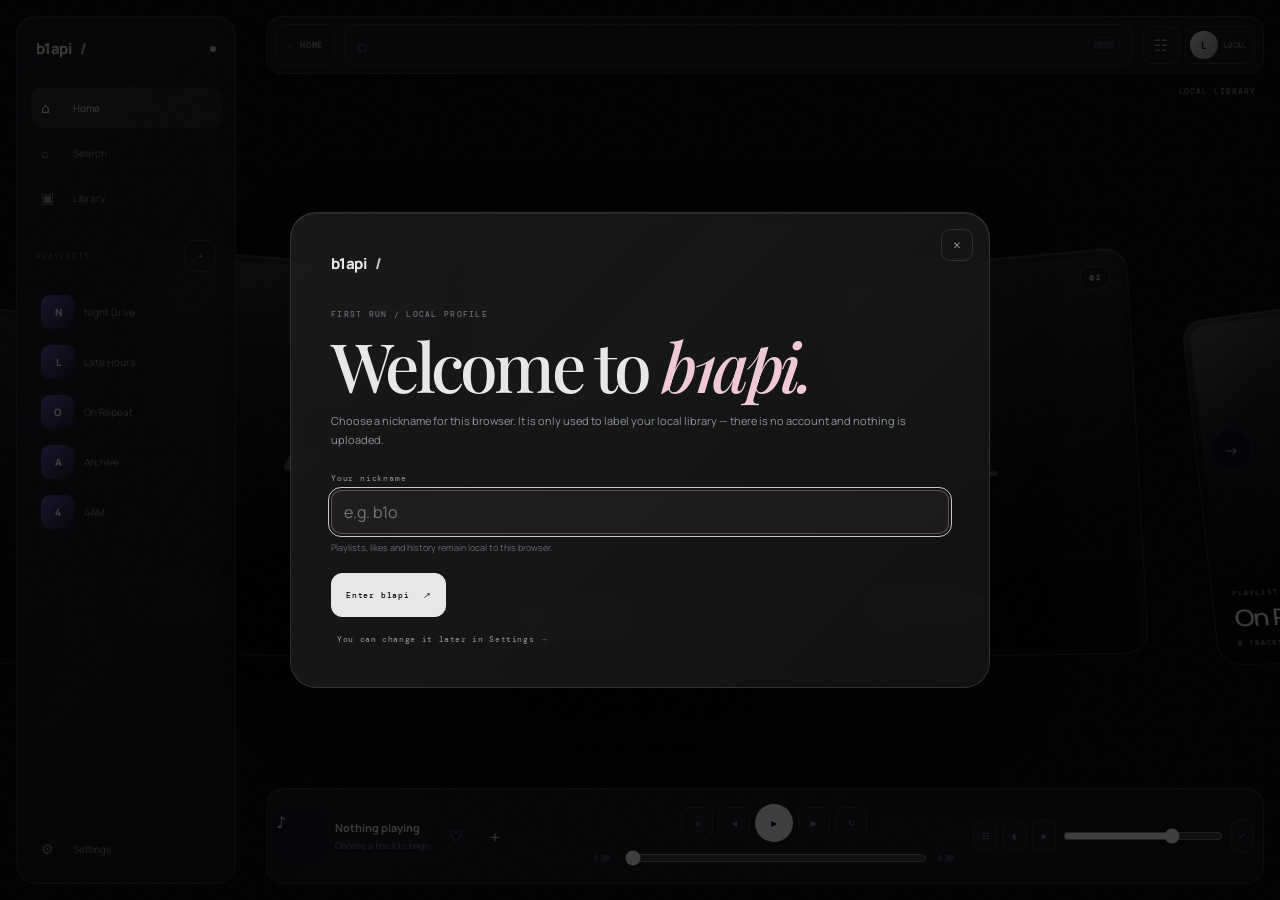
==== commit 735ad6fd: "Add player playlist controls and local audio settings" ====
--- a/index.html
+++ b/index.html
@@ -117,6 +117,7 @@
         <span id="nowArtist">Choose a track to begin</span>
       </div>
       <button class="heart-button" id="likeCurrent" aria-label="Like current track">♡</button>
+      <button class="playlist-add-button" id="addCurrentToPlaylist" aria-label="Add current track to playlist" title="Add to playlist">＋</button>
     </div>
 
     <div class="player-controls">
@@ -169,7 +170,10 @@
 
     <div class="full-player-bottom">
       <div class="full-player-meta">
-        <button class="full-player-like" id="fullPlayerLike" aria-label="Like current track">♡</button>
+        <div class="full-player-actions">
+          <button class="full-player-like" id="fullPlayerLike" aria-label="Like current track">♡</button>
+          <button class="full-player-add" id="fullPlayerAdd" aria-label="Add current track to playlist" title="Add to playlist">＋</button>
+        </div>
         <div class="full-player-time"><span id="fullPlayerCurrentTime">0:00</span><span id="fullPlayerDuration">0:00</span></div>
       </div>
 
@@ -289,8 +293,25 @@
         </div>
       </section>
 
+      <section class="appearance-section appearance-section-wide playback-section">
+        <div class="appearance-section-head"><span>06</span><div><b>PLAYBACK</b><small>YouTube or your own local audio</small></div></div>
+        <div class="setting-block">
+          <label>Ad-free alternative</label>
+          <div class="playback-choice">
+            <div class="playback-choice-main">
+              <strong>Local audio files</strong>
+              <span>Import audio you already own and keep it in this browser.</span>
+            </div>
+            <label class="file-button" for="localAudioInput">Import audio</label>
+            <input id="localAudioInput" type="file" accept="audio/*" multiple hidden />
+          </div>
+          <small>Search results continue to use the official YouTube player. This site does not convert or download YouTube audio.</small>
+          <small id="localAudioStatus">No local audio imported.</small>
+        </div>
+      </section>
+
       <section class="appearance-section">
-        <div class="appearance-section-head"><span>05</span><div><b>PLAYLIST STAGE</b><small>Cards and opened playlist panel</small></div></div>
+        <div class="appearance-section-head"><span>07</span><div><b>PLAYLIST STAGE</b><small>Cards and opened playlist panel</small></div></div>
         <div class="setting-block">
           <label>Playlist opacity <span id="carouselOpacityValue">100%</span></label>
           <input id="carouselOpacityRange" type="range" min="20" max="100" value="100" />
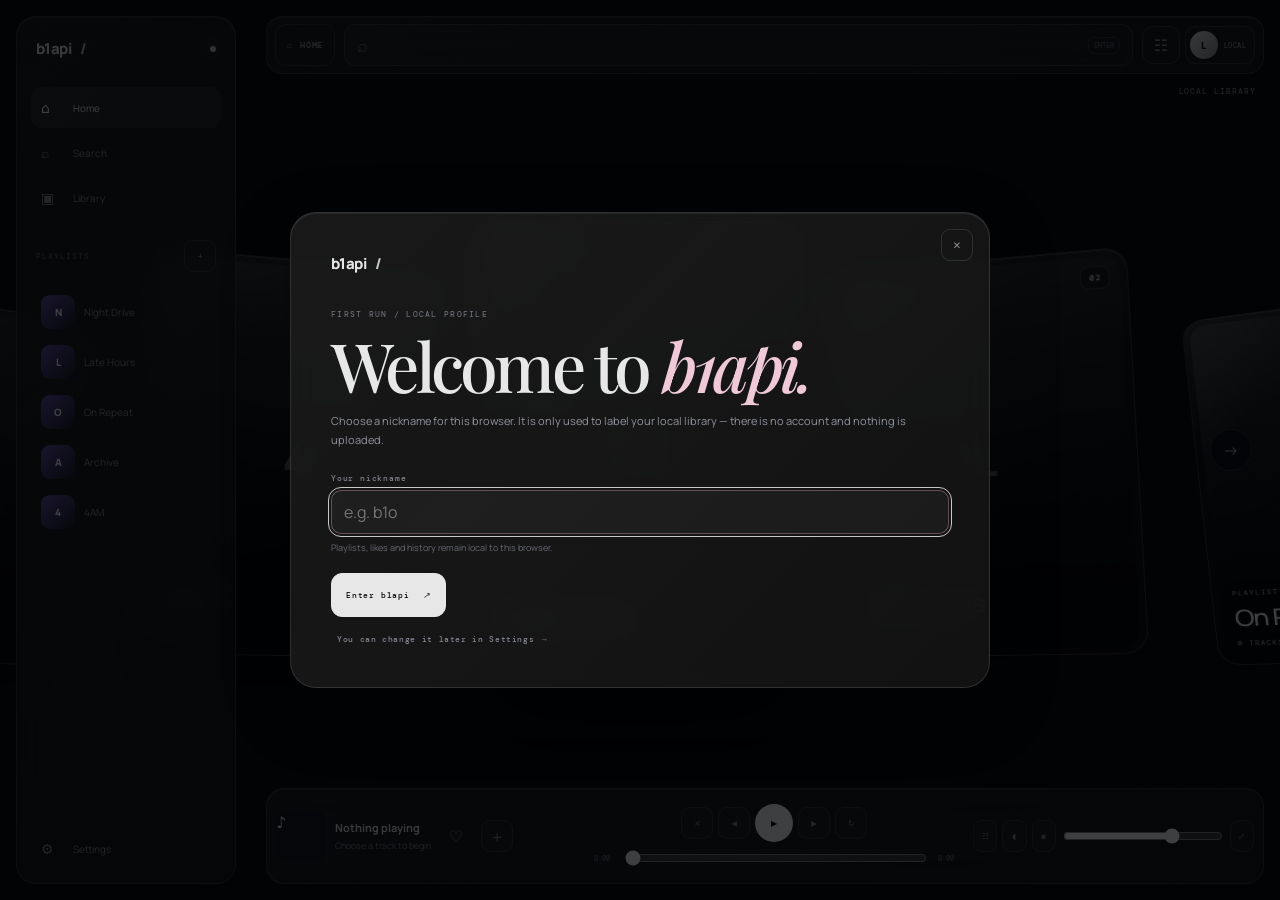
==== commit 8617f445: "Add YouTube and local playback source selector" ====
--- a/index.html
+++ b/index.html
@@ -296,11 +296,15 @@
       <section class="appearance-section appearance-section-wide playback-section">
         <div class="appearance-section-head"><span>06</span><div><b>PLAYBACK</b><small>YouTube or your own local audio</small></div></div>
         <div class="setting-block">
-          <label>Ad-free alternative</label>
+          <label>Playback source</label>
+          <div class="segmented playback-mode">
+            <button type="button" data-playback="youtube" class="active">YouTube</button>
+            <button type="button" data-playback="local">Local audio</button>
+          </div>
           <div class="playback-choice">
             <div class="playback-choice-main">
               <strong>Local audio files</strong>
-              <span>Import audio you already own and keep it in this browser.</span>
+              <span>Own files play locally, without YouTube playback or YouTube ads.</span>
             </div>
             <label class="file-button" for="localAudioInput">Import audio</label>
             <input id="localAudioInput" type="file" accept="audio/*" multiple hidden />
--- a/styles.css
+++ b/styles.css
@@ -1570,3 +1570,165 @@
     transform:none!important;
   }
 }
+
+
+/* === PLAYER ACTIONS === */
+.now-playing{position:relative}
+.playlist-add-button{
+  width:32px;height:32px;display:grid;place-items:center;flex:none;
+  border:1px solid var(--line);border-radius:9px;
+  background:rgba(255,255,255,.025);color:var(--muted);
+  font:500 16px Manrope;line-height:1;transition:.2s var(--ease)
+}
+.playlist-add-button:hover{
+  color:#fff;background:rgba(255,255,255,.07);
+  border-color:var(--line-strong);transform:translateY(-1px)
+}
+.playlist-add-button:disabled{opacity:.35;pointer-events:none}
+.full-player-actions{display:flex;align-items:center;gap:7px}
+.full-player-add{
+  width:38px;height:38px;display:grid;place-items:center;
+  border:1px solid rgba(255,255,255,.1);border-radius:50%;
+  background:rgba(255,255,255,.035);color:#a8aab4;font-size:18px;
+  transition:.2s var(--ease)
+}
+.full-player-add:hover{color:#fff;background:rgba(255,255,255,.08)}
+.full-player-add:disabled{opacity:.35;pointer-events:none}
+
+/* === LOCAL AUDIO / PLAYBACK SETTINGS === */
+.playback-section .setting-block{margin-top:8px}
+.playback-choice{
+  display:flex;align-items:center;justify-content:space-between;gap:14px;
+  padding:12px 13px;border:1px solid var(--line);border-radius:13px;
+  background:rgba(255,255,255,.025)
+}
+.playback-choice-main{min-width:0}
+.playback-choice-main strong{display:block;font-size:11px}
+.playback-choice-main span{
+  display:block;margin-top:3px;color:var(--muted);
+  font-size:9px;line-height:1.5
+}
+#localAudioStatus{display:block;margin-top:7px;color:var(--dim);font-size:9px}
+
+/* === MOBILE PLAYER REFINEMENT === */
+@media(max-width:620px){
+  .main{padding-bottom:105px!important}
+  .player{
+    left:8px!important;right:8px!important;bottom:8px!important;
+    min-height:78px!important;height:78px!important;
+    padding:7px 9px 5px!important;
+    border-radius:17px!important;
+    grid-template-columns:minmax(0,1fr) auto!important;
+    grid-template-rows:43px 25px!important;
+    gap:3px!important;
+    box-shadow:inset 0 1px rgba(255,255,255,.08),0 18px 50px rgba(0,0,0,.34)!important
+  }
+  .now-playing{
+    grid-column:1!important;grid-row:1!important;
+    display:grid!important;
+    grid-template-columns:40px minmax(0,1fr) 30px 30px!important;
+    align-items:center!important;
+    gap:6px!important
+  }
+  .now-art{
+    width:40px!important;height:40px!important;
+    border-radius:10px!important
+  }
+  .now-copy strong{max-width:none!important;font-size:9.5px!important}
+  .now-copy span{max-width:none!important;font-size:7.5px!important}
+  .heart-button,.playlist-add-button{
+    width:30px!important;height:30px!important;
+    min-width:30px!important;
+    border-radius:9px!important;
+    font-size:14px!important;
+    padding:0!important
+  }
+  .player-side{
+    grid-column:2!important;grid-row:1!important;
+    align-self:center!important;justify-self:end!important
+  }
+  .player-side #stopBtn{
+    width:30px!important;height:30px!important;
+    min-width:30px!important;border-radius:9px!important
+  }
+  #queueBtn,#volumeBtn,#expandPlayer{display:none!important}
+  .player-controls{
+    grid-column:1/-1!important;grid-row:2!important;
+    width:100%!important;display:flex!important;
+    flex-direction:row!important;align-items:center!important;gap:7px!important
+  }
+  .transport{
+    flex:0 0 auto!important;
+    min-height:25px!important;height:25px!important;
+    gap:2px!important;justify-content:flex-start!important
+  }
+  .control-button{
+    width:24px!important;height:24px!important;
+    min-width:24px!important;border-radius:7px!important;
+    font-size:6.5px!important
+  }
+  .play-button{
+    width:27px!important;height:27px!important;
+    min-width:27px!important;font-size:7px!important
+  }
+  .progress-row{
+    flex:1 1 auto!important;min-width:0!important;
+    grid-template-columns:21px minmax(0,1fr) 21px!important;
+    gap:3px!important;margin:0!important
+  }
+  .progress-row span{font-size:5.5px!important}
+  .progress-row input{height:9px!important;margin:0!important}
+  .library-tabs{
+    margin-left:14px!important;margin-right:14px!important;
+    max-width:none!important;
+    scrollbar-width:none
+  }
+  .library-tabs::-webkit-scrollbar{display:none}
+  .library-tab{flex:0 0 auto!important}
+  .results-grid{padding:0 14px 108px!important}
+  .library-list{margin:0 14px 108px!important}
+  .empty-state{margin-left:14px!important;margin-right:14px!important;margin-bottom:108px!important}
+  .playlist-open{inset:64px 10px 104px!important}
+  .playlist-open-body{min-height:0!important}
+  .playlist-open-list{padding-bottom:4px!important}
+  .playback-choice{align-items:flex-start;flex-direction:column!important}
+  .playback-choice .file-button{width:100%!important}
+  .full-player-top{padding:14px 14px!important}
+  .full-player-center{padding:8px 16px 18px!important}
+  .full-player-art-wrap{
+    width:min(82vw,420px)!important;
+    border-radius:18px!important
+  }
+  .full-player-copy{margin-top:16px!important;width:92vw!important}
+  .full-player-copy h2{font-size:clamp(26px,8vw,42px)!important}
+  .full-player-bottom{
+    width:calc(100vw - 20px)!important;
+    margin:0 auto 10px!important;
+    padding:12px 12px 13px!important;
+    border-radius:16px!important
+  }
+  .full-player-actions{gap:6px!important}
+  .full-player-like,.full-player-add{
+    width:36px!important;height:36px!important
+  }
+}
+@media(max-width:390px){
+  .player{
+    left:6px!important;right:6px!important;bottom:6px!important;
+    min-height:74px!important;height:74px!important;
+    grid-template-rows:40px 25px!important
+  }
+  .now-playing{
+    grid-template-columns:36px minmax(0,1fr) 28px 28px!important;
+    gap:5px!important
+  }
+  .now-art{width:36px!important;height:36px!important}
+  .heart-button,.playlist-add-button{
+    width:28px!important;height:28px!important;min-width:28px!important
+  }
+  .player-side #stopBtn{
+    width:28px!important;height:28px!important;min-width:28px!important
+  }
+  .transport .control-button{width:22px!important;height:22px!important;min-width:22px!important}
+  .transport .play-button{width:25px!important;height:25px!important;min-width:25px!important}
+}
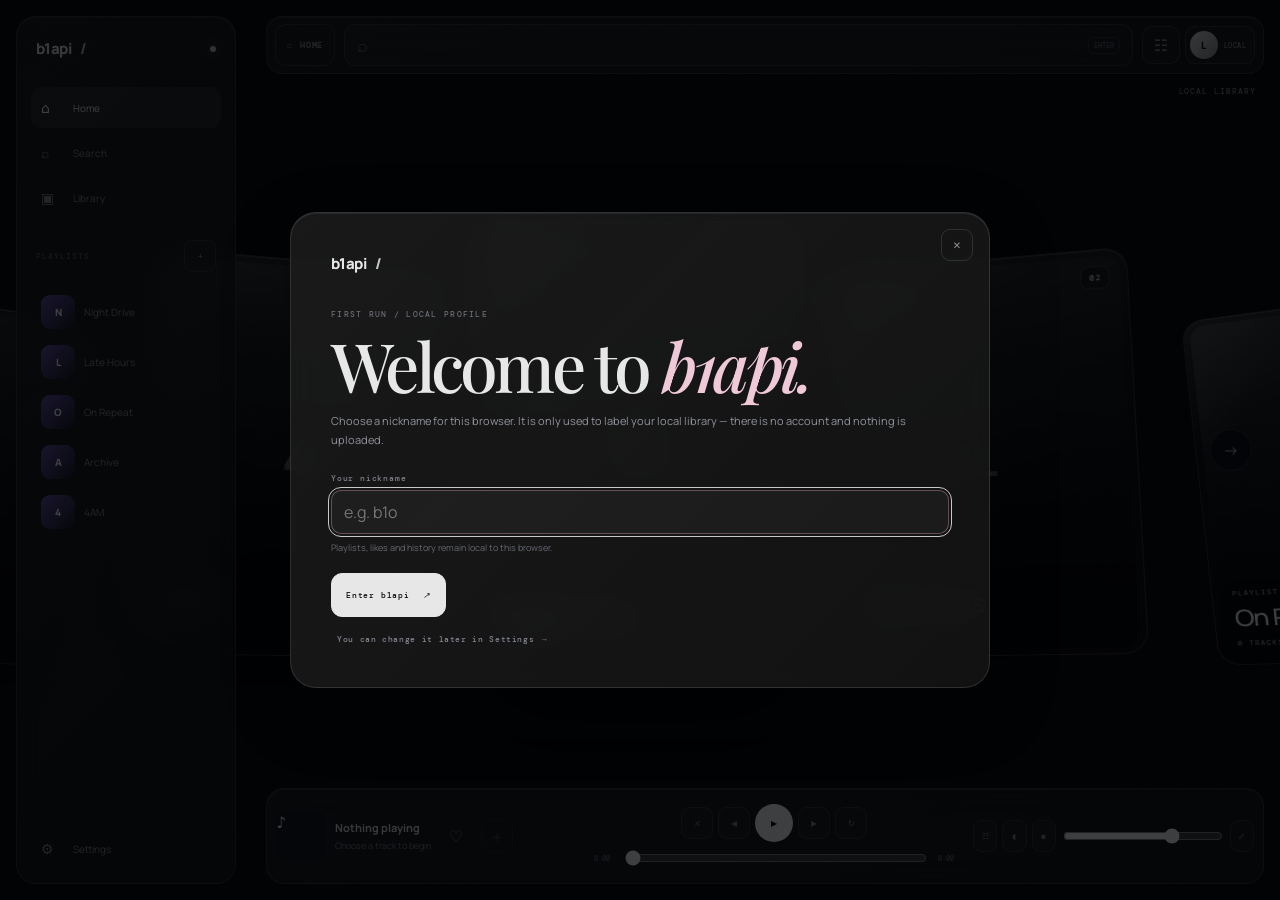
==== commit 80653ceb: "Add Local Audio library section" ====
--- a/index.html
+++ b/index.html
@@ -96,6 +96,7 @@
           <button class="library-tab active" data-library-tab="liked">Liked songs <span id="likedCount">0</span></button>
           <button class="library-tab" data-library-tab="recent">Recently played <span id="recentCount">0</span></button>
           <button class="library-tab" data-library-tab="all">All playlists</button>
+          <button class="library-tab" data-library-tab="local">Local audio <span id="localAudioCount">0</span></button>
         </div>
 
         <div id="libraryContent"></div>
--- a/styles.css
+++ b/styles.css
@@ -1732,3 +1732,62 @@
   .transport .control-button{width:22px!important;height:22px!important;min-width:22px!important}
   .transport .play-button{width:25px!important;height:25px!important;min-width:25px!important}
 }
+
+
+/* === ADD-TO-PLAYLIST DIALOG === */
+.add-playlist-dialog{
+  width:min(430px,calc(100vw - 28px));
+  max-height:min(70vh,620px);
+}
+.add-playlist-dialog .modal-head{
+  margin-bottom:10px;
+}
+.add-playlist-dialog [style*="display:grid"]{
+  max-height:48vh;
+  overflow:auto;
+  padding-right:2px;
+}
+.add-playlist-dialog .add-track-option{
+  width:100%;
+  min-height:52px;
+  grid-template-columns:36px minmax(0,1fr);
+  padding:7px;
+  font-size:10px;
+  border:1px solid transparent;
+}
+.add-playlist-dialog .add-track-option:hover{
+  border-color:var(--line);
+  background:rgba(255,255,255,.045);
+}
+.add-playlist-dialog .add-track-option img,
+.add-playlist-dialog .add-track-option .fallback-art{
+  width:36px;height:36px;border-radius:9px
+}
+
+@media(max-width:620px){
+  .add-playlist-dialog{
+    width:calc(100vw - 20px)!important;
+    max-width:none!important;
+    margin:auto!important;
+    border-radius:20px!important;
+    padding:13px!important;
+  }
+  .add-playlist-dialog .add-track-option{
+    min-height:58px!important;
+    grid-template-columns:42px minmax(0,1fr)!important;
+    padding:8px!important;
+    border-radius:12px!important;
+  }
+  .add-playlist-dialog .add-track-option img,
+  .add-playlist-dialog .add-track-option .fallback-art{
+    width:42px!important;height:42px!important;border-radius:10px!important;
+  }
+}
+
+
+/* On phones the bottom player exists only when a track is selected/playing. */
+@media(max-width:620px){
+  #playerBar:not(.has-track){
+    display:none!important;
+  }
+}
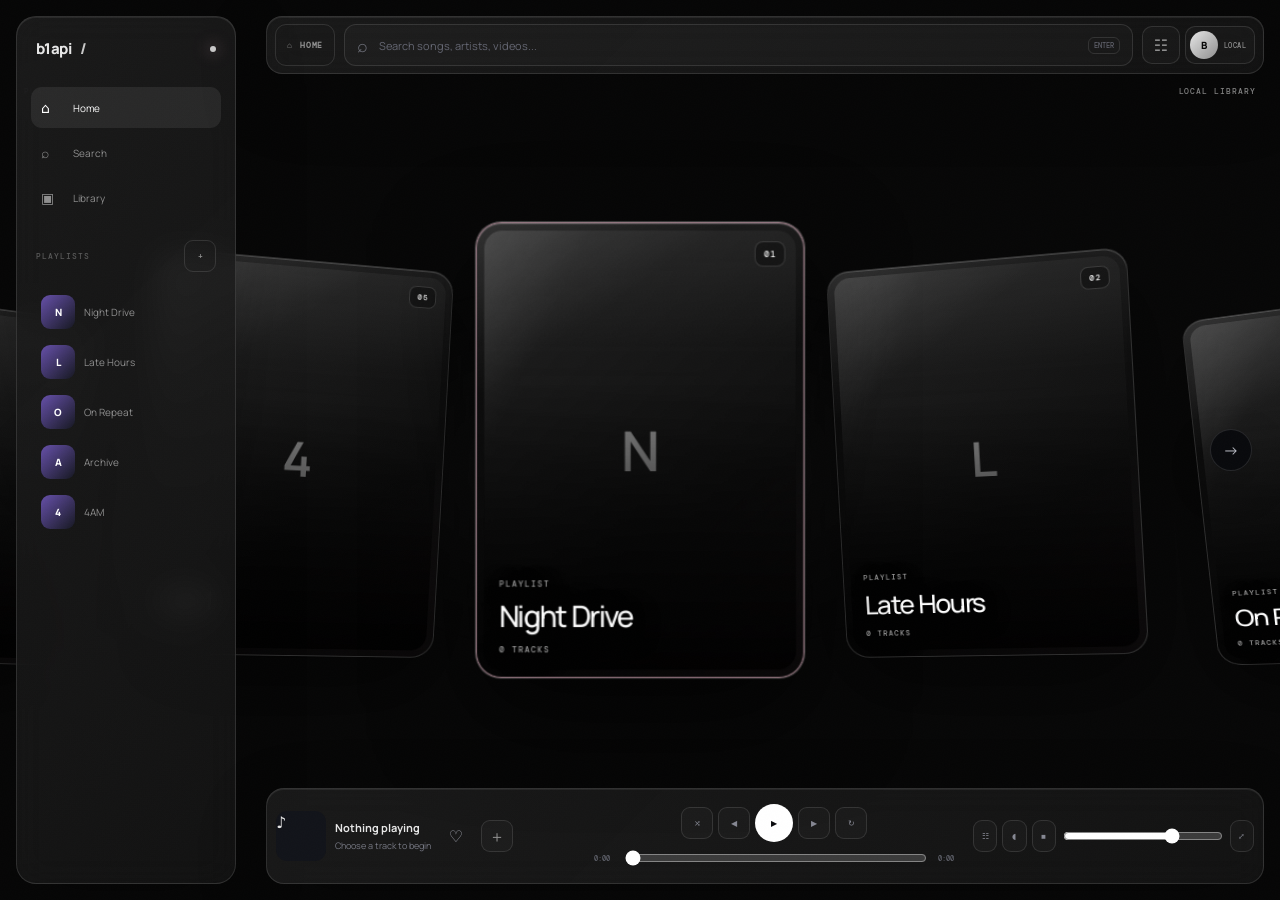
==== commit 6d08526b: "Remove unused mobile menu and sidebar settings" ====
--- a/index.html
+++ b/index.html
@@ -40,14 +40,10 @@
     <div class="youtube-mini-screen"><div id="yt-player"></div></div>
   </div>
 
-      <div class="sidebar-bottom">
-        <button class="nav-item subtle" id="settingsBtn"><span>⚙</span> Settings</button>
-      </div>
     </aside>
 
     <main class="main">
       <header class="topbar glass">
-        <button class="mobile-menu" id="mobileMenuBtn" type="button">☰</button>
         <button class="home-top-button" id="homeTopBtn" data-view="home" aria-label="Home"><span>⌂</span><b>HOME</b></button>
         <div class="top-search" id="topSearch">
           <span>⌕</span>
--- a/styles.css
+++ b/styles.css
@@ -1791,3 +1791,98 @@
     display:none!important;
   }
 }
+
+
+/* === LOCAL AUDIO LIBRARY === */
+.local-library-head{
+  margin:0 7vw 14px;
+  padding:14px 16px;
+  border-radius:17px;
+  display:flex;
+  align-items:center;
+  justify-content:space-between;
+  gap:18px;
+}
+.local-library-head h3{
+  margin:8px 0 4px;
+  font-size:24px;
+  letter-spacing:-.045em;
+}
+.local-library-head p{
+  margin:0;
+  color:var(--muted);
+  font-size:10px;
+  line-height:1.55;
+}
+.local-audio-list{margin-top:0}
+.local-audio-row{
+  grid-template-columns:48px minmax(0,1fr) 70px 70px auto;
+}
+.local-audio-thumb{
+  display:grid;
+  place-items:center;
+  background:linear-gradient(135deg,rgba(231,175,199,.18),rgba(255,255,255,.03));
+  color:var(--pink);
+  font-size:18px;
+}
+.local-audio-empty{margin-top:0}
+.local-audio-row .track-main strong{
+  font-size:11px;
+}
+.local-audio-row .track-actions{
+  gap:4px;
+}
+.local-audio-row .track-action{
+  flex:none;
+}
+@media(max-width:850px){
+  .local-library-head{
+    margin-left:24px;
+    margin-right:24px;
+  }
+  .local-audio-row{
+    grid-template-columns:48px minmax(0,1fr) auto;
+  }
+  .local-audio-row .track-artist,
+  .local-audio-row .track-duration{
+    display:none;
+  }
+}
+@media(max-width:620px){
+  .local-library-head{
+    margin:0 14px 12px;
+    padding:13px;
+    flex-direction:column;
+    align-items:stretch;
+    border-radius:16px;
+  }
+  .local-library-head .primary-button{
+    width:100%;
+  }
+  .local-library-head h3{
+    font-size:21px;
+  }
+  .local-audio-row{
+    grid-template-columns:42px minmax(0,1fr) auto;
+    gap:8px;
+    padding:7px;
+  }
+  .local-audio-thumb{
+    width:42px;
+    height:42px;
+    border-radius:10px;
+  }
+  .local-audio-row .track-actions{
+    flex-direction:row;
+  }
+  .local-audio-row .track-action{
+    width:31px;
+    height:31px;
+  }
+  .local-audio-row .track-main strong{
+    font-size:10px;
+  }
+  .local-audio-row .track-main span{
+    font-size:8px;
+  }
+}
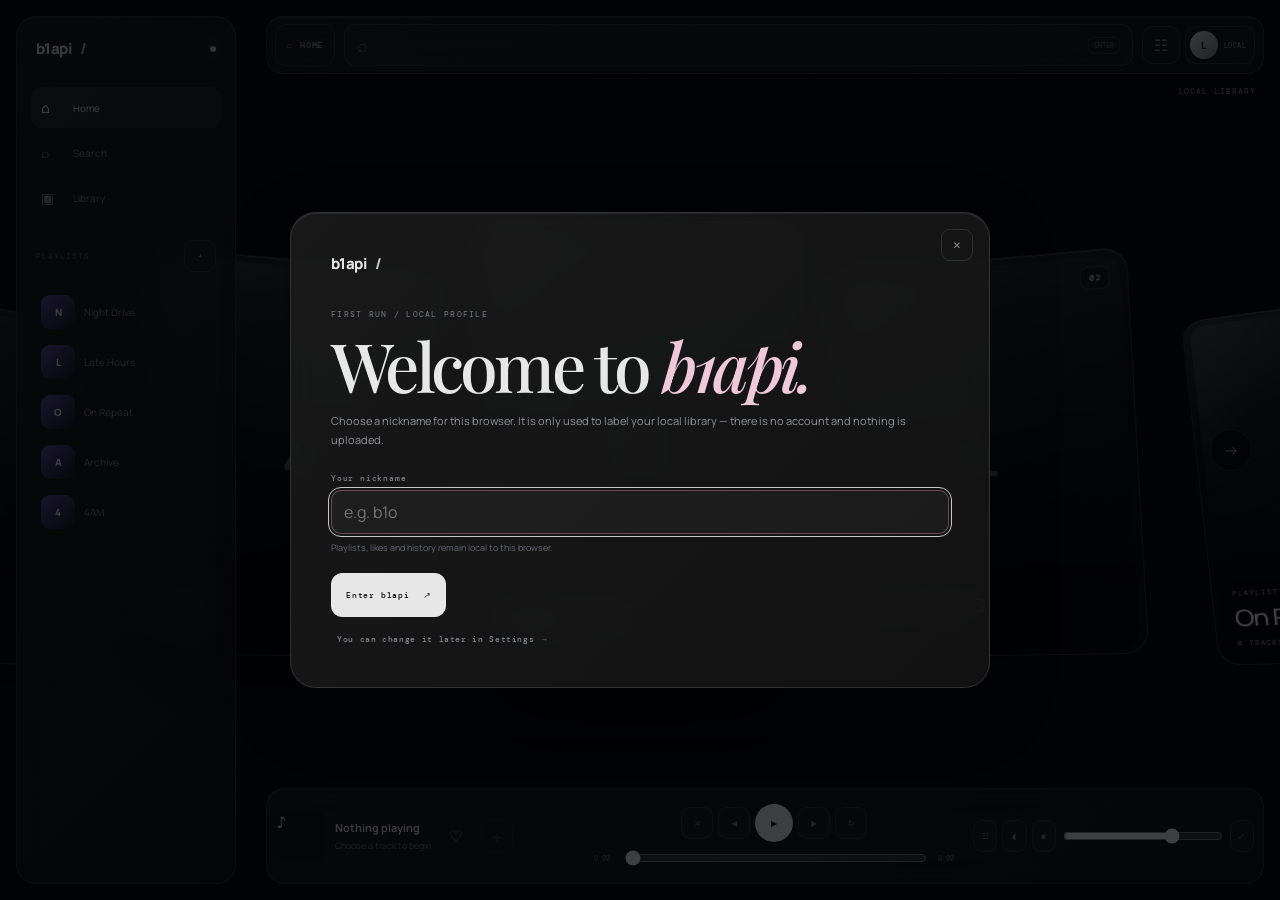
==== commit d57731f2: "Fix mobile profile button markup and cache bust" ====
--- a/index.html
+++ b/index.html
@@ -52,7 +52,7 @@
         </div>
         <div class="top-actions">
           <button class="round-button" id="queueBtnTop" aria-label="Open queue">☷</button>
-          <button class="profile-chip" id="profileChip" aria-label="Local profile"><span class="profile-avatar" id="profileAvatar">B</span><span id="profileChipText">LOCAL</span></button>
+          <button type="button" class="profile-chip" id="profileChip" aria-label="Local profile"><span class="profile-avatar" id="profileAvatar">B</span><span id="profileChipText">LOCAL</span></button>
         </div>
       </header>
 
@@ -425,6 +425,6 @@
   <script src="./config.js"></script>
   <script src="https://www.youtube.com/iframe_api"></script>
   <script src="./app.js"></script>
-  <script src="./mobile-nav.js?v=6"></script>
+  <script src="./mobile-nav.js?v=7"></script>
 </body>
 </html>
--- a/styles.css
+++ b/styles.css
@@ -30,10 +30,9 @@
 .sidebar .brand::after{content:"";width:6px;height:6px;margin-left:auto;border-radius:50%;background:var(--pink);box-shadow:0 0 16px rgba(231,175,199,.7)}
 .nav{display:grid;gap:4px}.nav-item{width:100%;display:grid;grid-template-columns:24px 1fr;align-items:center;gap:8px;padding:11px 10px;border-radius:11px;color:var(--muted);font-size:10px;text-align:left;transition:.22s var(--ease)}.nav-item:hover{color:#fff;background:rgba(255,255,255,.04);transform:translateX(2px)}.nav-item.active{color:#fff;background:rgba(255,255,255,.075)}.nav-item>span{font-size:14px}.nav-item.subtle{margin-top:auto}
 .sidebar-title{display:flex;justify-content:space-between;align-items:center;padding:10px 5px 5px;color:var(--dim);font:500 8px "DM Mono";letter-spacing:.13em}.icon-button{width:32px;height:32px;display:grid;place-items:center;border:1px solid var(--line);border-radius:9px;color:var(--muted);transition:.2s}.icon-button:hover{color:#fff;background:rgba(255,255,255,.06)}
-.sidebar-playlists{display:grid;gap:3px;overflow:auto;min-height:0}.sidebar-playlist{display:grid;grid-template-columns:34px minmax(0,1fr);align-items:center;gap:9px;padding:6px;border-radius:10px;text-align:left;color:var(--muted);font-size:10px}.sidebar-playlist:hover{background:rgba(255,255,255,.045);color:#fff}.sidebar-playlist img,.sidebar-playlist .fallback-art{width:34px;height:34px;border-radius:8px;object-fit:cover}.sidebar-bottom{margin-top:auto}.fallback-art{display:grid;place-items:center;background:linear-gradient(135deg,#6650aa,#161821);font-weight:800;color:#fff}
+.sidebar-playlists{display:grid;gap:3px;overflow:auto;min-height:0}.sidebar-playlist{display:grid;grid-template-columns:34px minmax(0,1fr);align-items:center;gap:9px;padding:6px;border-radius:10px;text-align:left;color:var(--muted);font-size:10px}.sidebar-playlist:hover{background:rgba(255,255,255,.045);color:#fff}.sidebar-playlist img,.sidebar-playlist .fallback-art{width:34px;height:34px;border-radius:8px;object-fit:cover}.fallback-art{display:grid;place-items:center;background:linear-gradient(135deg,#6650aa,#161821);font-weight:800;color:#fff}
 
 .topbar{position:fixed;z-index:60;left:calc(var(--sidebar) + 16px);right:16px;top:16px;height:58px;padding:7px 8px;border-radius:16px;display:flex;align-items:center;gap:9px}
-.mobile-menu{display:none}
 .home-top-button{height:42px;padding:0 11px;display:flex;align-items:center;gap:8px;border:1px solid var(--line);border-radius:11px;color:var(--muted);font:500 8px "DM Mono";letter-spacing:.08em}.home-top-button:hover{color:#fff;background:rgba(255,255,255,.05)}
 .top-search{height:42px;flex:1;display:flex;align-items:center;gap:9px;padding:0 12px;border:1px solid var(--line);border-radius:12px;background:rgba(255,255,255,.025)}.top-search:focus-within{border-color:rgba(231,175,199,.35);background:rgba(255,255,255,.045)}.top-search>span{color:#71737d;font-size:18px}.top-search input{width:100%;min-width:0;border:0;outline:0;background:none;color:#fff;font-size:11px}.top-search input::placeholder{color:#656773}.top-search kbd{color:#61636d;border:1px solid var(--line);border-radius:6px;padding:3px 5px;font:500 7px "DM Mono"}
 .top-actions{display:flex;align-items:center;gap:5px}.round-button,.status-pill,.profile-chip{height:38px;border:1px solid var(--line);border-radius:10px;background:rgba(255,255,255,.025);color:var(--muted);transition:.2s}.round-button{width:38px}.round-button:hover,.profile-chip:hover,.status-pill:hover{color:#fff;background:rgba(255,255,255,.055)}
@@ -121,7 +120,7 @@
 
 @keyframes fade{from{opacity:0}to{opacity:1}}
 @media (max-width:1050px){:root{--sidebar:220px}.main{margin-left:var(--sidebar)}.topbar{left:calc(var(--sidebar) + 16px)}.player{left:calc(var(--sidebar) + 16px)}.results-grid{grid-template-columns:repeat(3,1fr)}}
-@media (max-width:850px){:root{--sidebar:0px}.sidebar{left:10px;top:10px;bottom:10px;width:290px;transform:translateX(-120%);transition:transform .3s var(--ease)}.sidebar.open{transform:none}.mobile-menu{display:grid;width:38px;height:38px;place-items:center;border:1px solid var(--line);border-radius:10px;color:var(--muted)}.main{margin-left:0}.topbar{left:10px;right:10px;top:10px}.player{left:10px;right:10px;bottom:10px;grid-template-columns:1fr auto}.player-controls{grid-column:1/-1}.player-side{justify-self:end}.home-top-button b{display:none}.discover-grid{grid-template-columns:1fr}.results-grid{grid-template-columns:repeat(2,1fr)}.page-head{margin-left:24px;margin-right:24px}.section-heading{margin-left:24px;margin-right:24px}.playlist-carousel{padding-left:24px;padding-right:24px}.discover-grid{padding:0 24px}.library-list{margin:0 24px}.library-tabs{margin-left:24px;margin-right:24px}.empty-state{margin:0 24px}.carousel-prev{left:10px}.carousel-next{right:10px}.first-run-card{padding:28px 22px}}
+@media (max-width:850px){:root{--sidebar:0px}.sidebar{left:10px;top:10px;bottom:10px;width:290px;transform:translateX(-120%);transition:transform .3s var(--ease)}.sidebar.open{transform:none}.main{margin-left:0}.topbar{left:10px;right:10px;top:10px}.player{left:10px;right:10px;bottom:10px;grid-template-columns:1fr auto}.player-controls{grid-column:1/-1}.player-side{justify-self:end}.home-top-button b{display:none}.discover-grid{grid-template-columns:1fr}.results-grid{grid-template-columns:repeat(2,1fr)}.page-head{margin-left:24px;margin-right:24px}.section-heading{margin-left:24px;margin-right:24px}.playlist-carousel{padding-left:24px;padding-right:24px}.discover-grid{padding:0 24px}.library-list{margin:0 24px}.library-tabs{margin-left:24px;margin-right:24px}.empty-state{margin:0 24px}.carousel-prev{left:10px}.carousel-next{right:10px}.first-run-card{padding:28px 22px}}
 @media (max-width:620px){.top-actions .status-pill,.top-actions #queueBtnTop{display:none}.top-search kbd{display:none}.hero{padding:120px 22px 38px;min-height:760px}.hero h1{font-size:clamp(56px,17vw,88px)}.section{padding-top:70px}.section-heading h2,.page-head h2{font-size:clamp(50px,13vw,76px)}.playlist-carousel{grid-auto-columns:240px;min-height:430px;padding-left:22px;padding-right:22px}.playlist-card{height:335px}.carousel-arrow{width:38px;height:38px}.results-grid{grid-template-columns:1fr}.track-row{grid-template-columns:48px minmax(0,1fr) auto}.track-artist,.track-duration{display:none}.now-copy strong,.now-copy span{max-width:170px}.volume{display:none}#yt-container{right:12px;bottom:165px;width:230px;height:129px}.player-expanded #yt-container{width:calc(100vw - 24px);height:auto}.first-run-actions{flex-direction:column}.first-run-actions>*{width:100%}}
 @media (prefers-reduced-motion:reduce){html{scroll-behavior:auto}.view{animation:none!important}.playlist-card,.discover-card,.primary-button,.ghost-button{transition:none!important}}
 body.reduced-motion *{animation:none!important;transition-duration:.001ms!important}
@@ -367,7 +366,6 @@
 .sidebar-playlist img,.sidebar-playlist .fallback-art{width:34px;height:34px;border-radius:9px}
 .sidebar-playlist span{min-width:0;white-space:nowrap;overflow:hidden;text-overflow:ellipsis}
 .sidebar .youtube-host{flex:0 0 auto;margin-top:1px;margin-bottom:0}
-.sidebar-bottom{flex:none;padding-top:2px}
 
 
 /* Final carousel geometry / covers / adjustable glass */
@@ -1542,11 +1540,6 @@
     visibility:visible!important;
     transform:translate3d(0,0,0)!important;
   }
-  .mobile-menu{
-    position:relative!important;
-    z-index:130!important;
-    touch-action:manipulation!important;
-  }
   .overlay{
     z-index:110!important;
     touch-action:manipulation!important;
@@ -1886,3 +1879,49 @@
     font-size:8px;
   }
 }
+
+
+/* === MOBILE PERFORMANCE PASS === */
+@media(max-width:850px){
+  .topbar,
+  .sidebar,
+  .player,
+  .modal,
+  .first-run-card,
+  .mobile-tab-bar{
+    backdrop-filter:blur(clamp(8px,var(--glass-blur,16px),16px)) saturate(110%)!important;
+    -webkit-backdrop-filter:blur(clamp(8px,var(--glass-blur,16px),16px)) saturate(110%)!important;
+  }
+  .playlist-carousel .playlist-card{
+    box-shadow:none!important;
+    transition:transform .16s ease,opacity .14s ease,border-color .16s ease!important;
+  }
+  .playlist-carousel .playlist-card.is-center{
+    box-shadow:0 20px 48px rgba(0,0,0,.34)!important;
+  }
+  .playlist-carousel .playlist-art img{
+    transition:none!important;
+  }
+  .full-player-bg{
+    will-change:auto!important;
+  }
+}
+@media(max-width:620px){
+  .background-image{
+    will-change:auto!important;
+    transform:none!important;
+  }
+  .ambient{
+    display:none!important;
+  }
+  .mobile-tab-bar{
+    backdrop-filter:blur(clamp(8px,var(--glass-blur,16px),14px)) saturate(108%)!important;
+    -webkit-backdrop-filter:blur(clamp(8px,var(--glass-blur,16px),14px)) saturate(108%)!important;
+  }
+  .playlist-carousel{
+    perspective:none!important;
+  }
+  .playlist-carousel .playlist-card{
+    transform-style:flat!important;
+  }
+}
--- a/mobile-fix.css
+++ b/mobile-fix.css
@@ -32,31 +32,6 @@
     pointer-events: auto !important;
   }
 
-  /* Hamburger — same glass language as topbar */
-  #mobileMenuBtn,
-  .mobile-menu {
-    display: grid !important;
-    position: fixed !important;
-    left: 12px !important;
-    top: 18px !important;
-    width: 44px !important;
-    height: 44px !important;
-    place-items: center !important;
-    margin: 0 !important;
-    border: 1px solid var(--line, rgba(255, 255, 255, 0.1)) !important;
-    border-radius: 12px !important;
-    background: var(--panel, rgba(15, 17, 22, 0.72)) !important;
-    color: var(--text, #f0f0f2) !important;
-    box-shadow: inset 0 1px rgba(255, 255, 255, 0.06) !important;
-    backdrop-filter: blur(var(--glass-blur, 16px)) saturate(115%) !important;
-    -webkit-backdrop-filter: blur(var(--glass-blur, 16px)) saturate(115%) !important;
-    z-index: 10060 !important;
-    pointer-events: auto !important;
-    touch-action: manipulation !important;
-    -webkit-tap-highlight-color: transparent !important;
-    cursor: pointer !important;
-  }
-
   .sidebar,
   aside.sidebar,
   .sidebar.open,
@@ -85,14 +60,8 @@
   .sidebar.open .nav-item,
   .sidebar.open .sidebar-playlist,
   .sidebar.open .sidebar-playlists,
-  .sidebar.open .icon-button,
-  .sidebar.open .sidebar-bottom,
   .sidebar.open button,
-  .sidebar.open a {
-    pointer-events: auto !important;
-    position: relative !important;
-    z-index: 2 !important;
-  }
+  .sidebar.open a { pointer-events:auto!important; position:relative!important; z-index:2!important; }
 
   /* Scrim only to the right of the drawer */
   .overlay,
@@ -131,11 +100,6 @@
     font-size: 16px !important;
     line-height: 1.2 !important;
     -webkit-text-size-adjust: 100% !important;
-  }
-
-  #backgroundBtn,
-  #apiBtn {
-    display: none !important;
   }
 
   /* Bottom tabs — glass like player / topbar */
@@ -218,8 +182,4 @@
     display: none !important;
   }
 
-  #mobileMenuBtn,
-  .mobile-menu {
-    display: none !important;
-  }
 }
